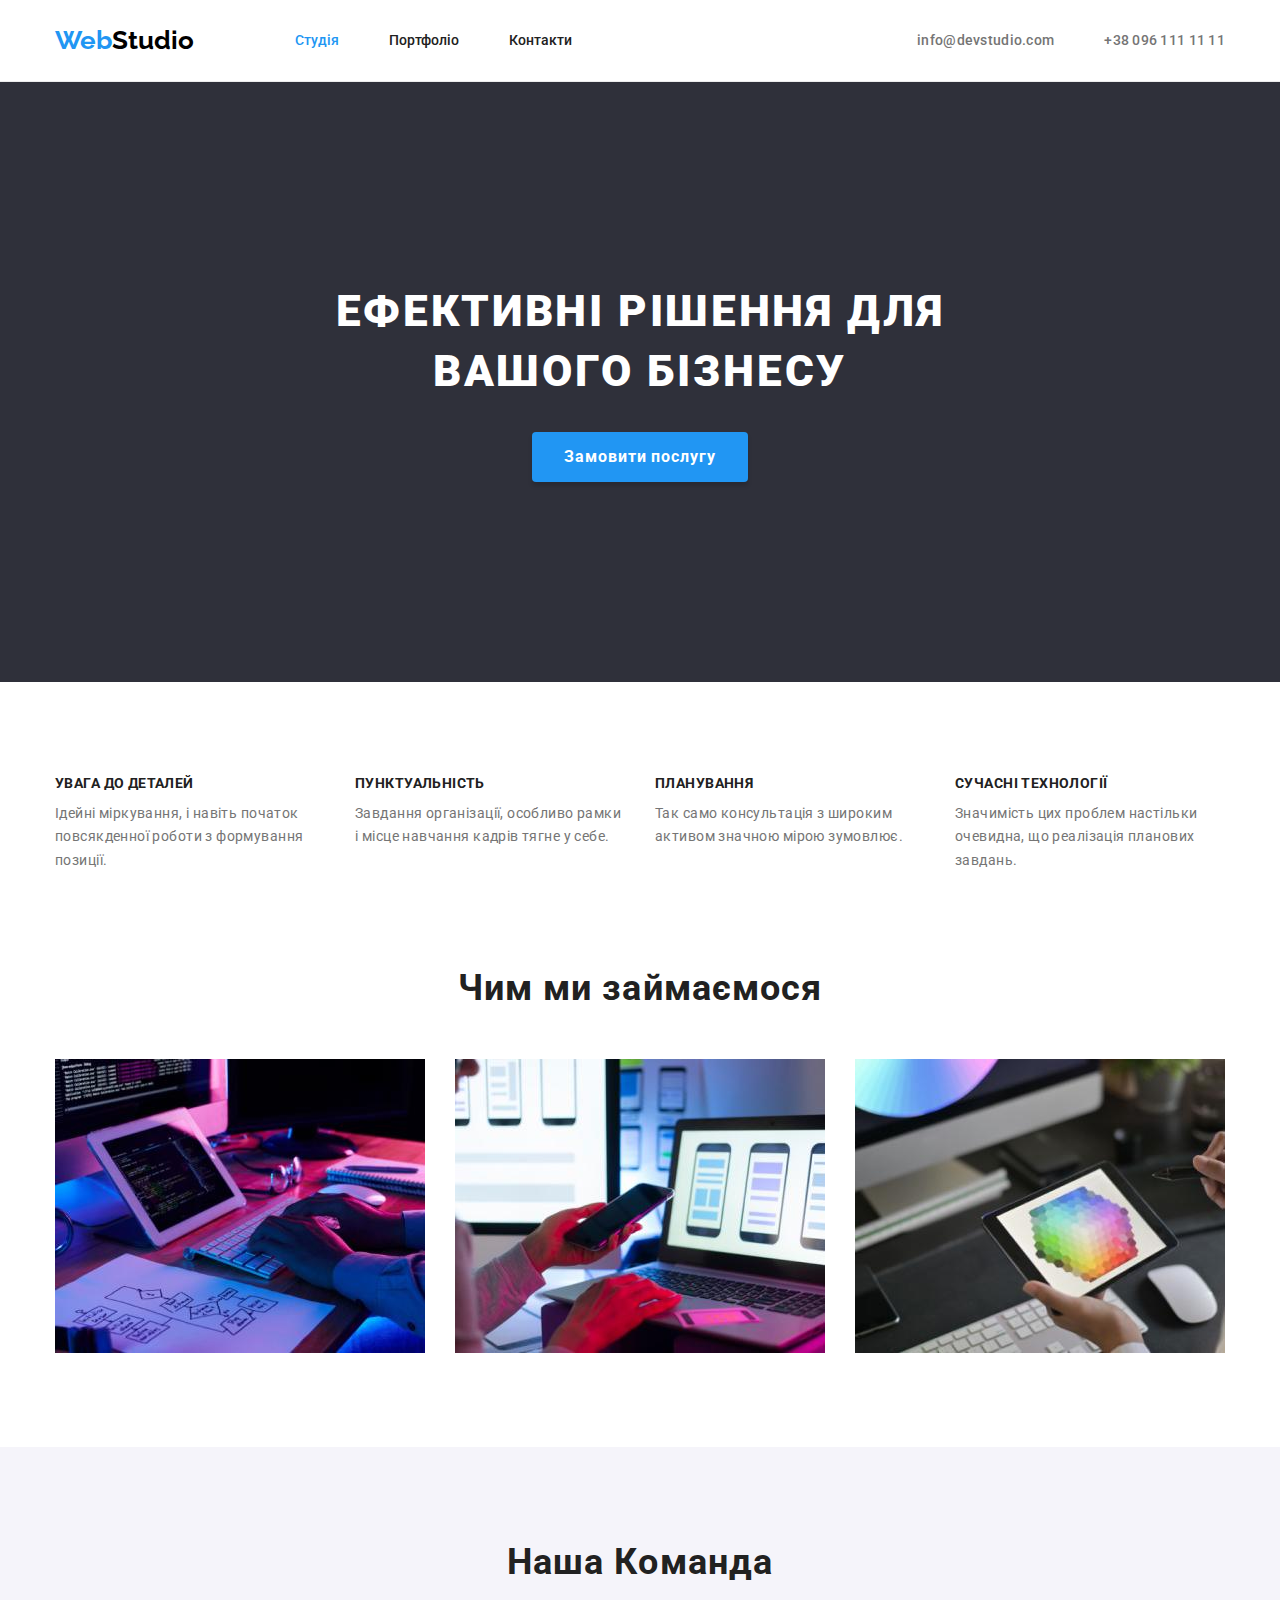
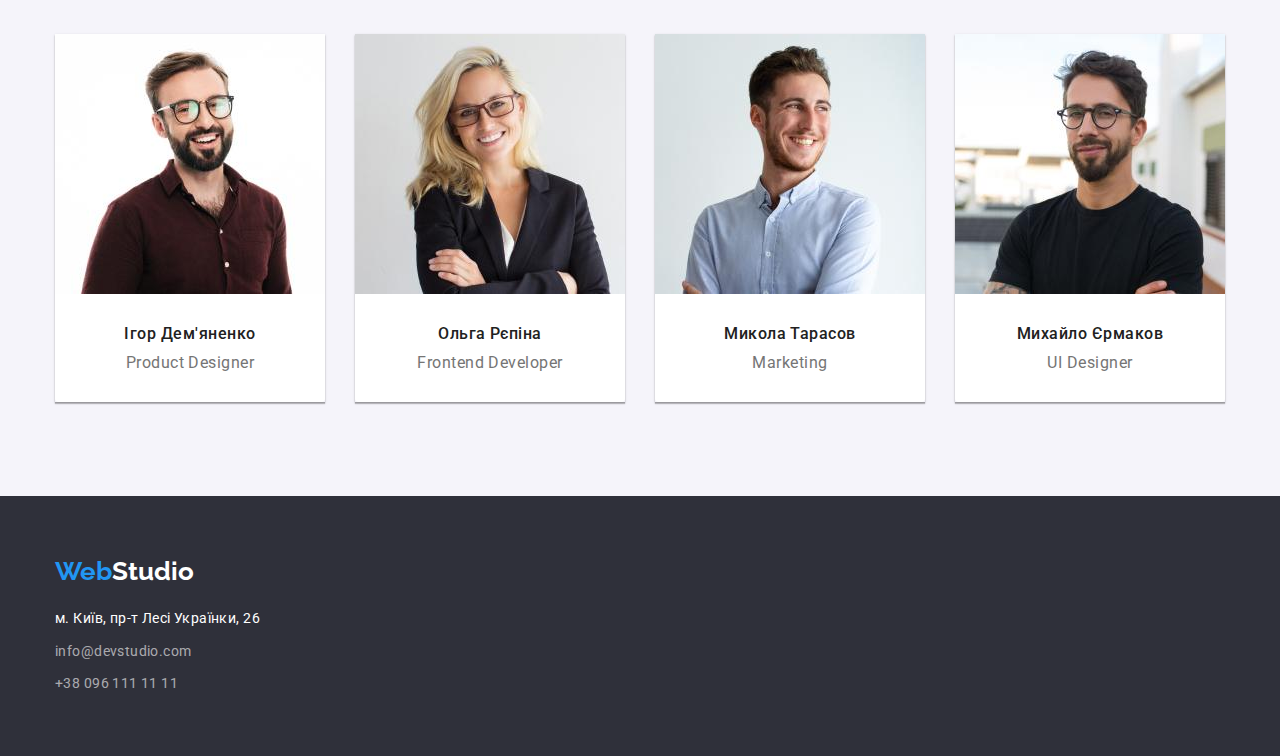
==== index.html @ 97891dbd "Initial commit" ====
<!DOCTYPE html>
<html lang="uk">
  <head>
    <meta charset="utf-8" />
    <meta http-equiv="X-UA-Compatible" content="IE=edge" />
    <meta name="viewport" content="width=device-width, initial-scale=1" />
    <title>Студія</title>
    <link
      href="https://fonts.googleapis.com/css2?family=Raleway:wght@700&family=Roboto:wght@400;500;700;900&display=swap"
      rel="stylesheet"
    />
    <link
      rel="stylesheet"
      href="https://cdnjs.cloudflare.com/ajax/libs/modern-normalize/1.1.0/modern-normalize.min.css"
    />
    <link href="./css/styles.css" rel="stylesheet" />
  </head>
  <body>
    <header class="header">
      <div class="container header-flex">
        <a href="./index.html" class="logo link" lang="en" title="Cтудія">
          <span class="logo-web">Web</span><span>Studio</span>
        </a>
        <nav>
          <ul class="sitenav list">
            <li class="item">
              <a href="./index.html" class="current link">Студія</a>
            </li>
            <li class="item">
              <a href="./portfolio.html" class="link">Портфоліо</a>
            </li>
            <li class="item"><a href="#cont" class="link">Контакти</a></li>
          </ul>
        </nav>

        <ul class="contacts list">
          <li class="item">
            <a href="mailto:info@devstudio.com" class="link"
              >info@devstudio.com</a
            >
          </li>
          <li class="item">
            <a href="tel:+380961111111" class="link">+38 096 111 11 11</a>
          </li>
        </ul>
      </div>
    </header>
    <main>
      <section class="hero">
        <div class="container">
          <h1 class="hero-post">
            Ефективні рішення для <br />
            вашого бізнесу
          </h1>
          <button class="hero-button btn" type="button">
            Замовити послугу
          </button>
        </div>
      </section>
      <section class="section specialty">
        <div class="container">
          <h2 class="section-title" hidden>Особливості</h2>
          <ul class="specialty-list list">
            <li class="item">
              <h3 class="specialty-post poststyle">УВАГА ДО ДЕТАЛЕЙ</h3>
              <p class="specialty-text textstyle">
                Ідейні міркування, і навіть початок повсякденної роботи з
                формування позиції.
              </p>
            </li>
            <li class="item">
              <h3 class="specialty-post poststyle">ПУНКТУАЛЬНІСТЬ</h3>
              <p class="specialty-text textstyle">
                Завдання організації, особливо рамки і місце навчання кадрів
                тягне у себе.
              </p>
            </li>
            <li class="item">
              <h3 class="specialty-post poststyle">ПЛАНУВАННЯ</h3>
              <p class="specialty-text textstyle">
                Так само консультація з широким активом значною мірою зумовлює.
              </p>
            </li>
            <li class="item">
              <h3 class="specialty-post poststyle">СУЧАСНІ ТЕХНОЛОГІЇ</h3>
              <p class="specialty-text textstyle">
                Значимість цих проблем настільки очевидна, що реалізація
                планових завдань.
              </p>
            </li>
          </ul>
        </div>
      </section>
      <section class="section services">
        <div class="container">
          <h2 class="section-title">Чим ми займаємося</h2>
          <ul class="service-list list">
            <li class="item">
              <img
                src="./images/1-web.jpg"
                alt="Верстка веб-сторінок. Програміст пише код для веб-сайту"
                width="370"
              />
            </li>
            <li class="item">
              <img
                src="./images/2-soft.jpg"
                alt="Розробка додатків. Дизайнер розробляє інтерфейс додатку"
                width="370"
              />
            </li>

            <li class="item">
              <img
                src="./images/3-color.jpg"
                alt="Дизайнерські послуги. Креативний дизайнер підбирає колір на графічному планшеті"
                width="370"
              />
            </li>
          </ul>
        </div>
      </section>
      <section class="section our-team">
        <div class="container">
          <h2 class="section-title">Наша Команда</h2>
          <ul class="team-list list">
            <li class="item">
              <img src="./images/igor.jpg" alt="Ігор Дем'яненко" />
              <div class="team-card">
                <h3 class="team-post poststyle">Ігор Дем'яненко</h3>
                <p class="team-text textstyle">Product Designer</p>
              </div>
            </li>
            <li class="item">
              <img src="./images/olga.jpg" alt="Ольга Рєпіна" />
              <div class="team-card">
                <h3 class="team-post poststyle">Ольга Рєпіна</h3>
                <p class="team-text textstyle">Frontend Developer</p>
              </div>
            </li>
            <li class="item">
              <img src="./images/mykola.jpg" alt="Микола Тарасов" />
              <div class="team-card">
                <h3 class="team-post poststyle">Микола Тарасов</h3>
                <p class="team-text textstyle">Marketing</p>
              </div>
            </li>
            <li class="item">
              <img src="./images/mykhailo.jpg" alt="Михайло Єрмаков" />
              <div class="team-card">
                <h3 class="team-post poststyle">Михайло Єрмаков</h3>
                <p class="team-text textstyle">UI Designer</p>
              </div>
            </li>
          </ul>
        </div>
      </section>
    </main>
    <footer class="footer">
      <div class="container footer-content">
        <a href="./index.html" class="logo link" title="Cтудія"
          ><span class="logo-web">Web</span
          ><span class="logo-studio">Studio</span></a
        >
        <address class="contact">
          <ul class="adress list">
            <li class="item">
              <a
                href="https://goo.gl/maps/tANwrw668av1KkJdA"
                target="_blank"
                rel="noopener noreferrer"
                class="link map"
                >м. Київ, пр-т Лесі Українки, 26</a
              >
            </li>
            <li class="item">
              <a href="mailto:info@devstudio.com" class="link"
                >info@devstudio.com</a
              >
            </li>
            <li class="item">
              <a href="tel:+380961111111" class="link">+38 096 111 11 11</a>
            </li>
          </ul>
        </address>
      </div>
    </footer>
  </body>
</html>
---- css/styles.css ----
/* колір логотипу #2196F3 #000000 */
/* основний колір тексту #212121 */
/* додатковий колір тексту #757575 */
/* колір почта та телефон #757575 */
/* колір тексту секції "Hero" #FFFFFF */
/* акцентуючий колір #2196F3 */
/* колір секції адреси color: rgba(255, 255, 255, 0.6); */

:root {
  --main-color: #2196f3;
  --main-text-color: #212121;
  --secondary-text-color: #757575;
  --button-text-color: #ffffff;
  --contacts-color: rgba(255, 255, 255, 0.6);
  --main-font-family: "Roboto", sans-serif;
  --item-grid-gap: 30px;
  --header-items-gap: 50px;
}

* {
  box-sizing: border-box;
}

h1,
h2,
h3,
p,
ul {
  padding: 0;
  margin: 0;
}

body {
  color: #212121;
  background-color: #ffffff;
  font-family: var(--main-font-family);
}

img {
  display: block;
  max-width: 100%;
}

.section {
  padding-top: 94px;
  padding-bottom: 94px;
}

.container {
  display: flex;
  width: 1200px;
  margin-left: auto;
  margin-right: auto;
  padding-left: 15px;
  padding-right: 15px;
}

.item {
  display: block;
}

.btn {
  cursor: pointer;
}

.section-title {
  color: var(--main-text-color);
  font-size: 36px;
  line-height: 1.17;
  letter-spacing: 0.03em;
  margin-bottom: 50px;
  text-align: center;
}

.list {
  list-style: none;
}

.link {
  color: var(--main-text-color);
  text-decoration: none;
}

/* Шапка сайту */
.header {
  border-bottom: 1px solid #ececec;
}

/* Логотип */

.logo {
  color: #000000;
  font-family: "Raleway";
  font-weight: 700;
  font-size: 26px;
  line-height: 1.19;
  padding-top: 25px;
  padding-bottom: 25px;
  display: flex;
}

.logo-web {
  color: #2196f3;
}

/* Навігація сайту */
.sitenav {
  color: var(--main-text-color);
  font-weight: 500;
  font-size: 14px;
  display: flex;
  margin-right: 194px;
}

.sitenav .link:hover,
.sitenav .link:focus {
  color: var(--main-color);
}

.current {
  color: var(--main-color);
}

.sitenav .link {
  padding-top: 25px;
  padding-bottom: 25px;
}

.sitenav > .item:not(:last-child) {
  margin-right: 50px;
}

.header-flex {
  align-items: center;
  justify-content: space-between;
}

.contacts {
  display: flex;
}

.contacts > .item {
  margin-left: 50px;
}

/* Футер */
.footer {
  background-color: #2f303a;
  padding-top: 60px;
  padding-bottom: 60px;
}

.footer-content {
  display: flex;
  flex-direction: column;
}

.footer-content > .logo {
  margin-top: 0;
  margin-bottom: 20px;
  padding-top: 0px;
  padding-bottom: 0px;
}

.logo {
  color: #000000;
  font-family: "Raleway";
  font-weight: 700;
  font-size: 26px;
  line-height: 1.19;
  padding-top: 25px;
  padding-bottom: 25px;
  display: flex;
}

.adress {
  display: flex;
  flex-direction: column;
}

.adress > .item:not(:last-child) {
  margin-bottom: 9px;
}

/* Контакти */
.contacts .link {
  color: var(--secondary-text-color);
  font-weight: 500;
  font-size: 14px;
  line-height: 1.14;
  letter-spacing: 0.02em;
}
.contacts .link:hover,
.contacts .link:focus {
  color: var(--main-color);
}

/* Секція "Hero" */
.hero {
  background-color: #2f303a;
  text-align: center;
  padding-top: 200px;
  padding-bottom: 200px;
}

.hero .container {
  flex-direction: column;
  justify-content: center;
  align-items: center;
}

.hero-post {
  color: var(--button-text-color);
  font-weight: 900;
  font-size: 44px;
  line-height: 1.36;
  letter-spacing: 0.06em;
  text-transform: uppercase;
  margin-bottom: 30px;
}

.hero-button {
  color: var(--button-text-color);
  background-color: var(--main-color);
  font-family: inherit;
  font-weight: 700;
  font-size: 16px;
  line-height: 1.87;
  letter-spacing: 0.06em;
  padding: 0;
  margin: 0;

  min-width: 216px;
  height: 50px;
  border-radius: 4px;
  border: 0px;
  box-shadow: 0px 4px 4px rgba(0, 0, 0, 0.15);
}

.hero-button:hover,
.hero-button:focus {
  background-color: #188ce8;
}

/* Секція особливості */
.specialty-post {
  font-size: 14px;
  line-height: 1.14;
  letter-spacing: 0.03em;
  text-transform: uppercase;
  margin-bottom: 10px;
}
.specialty-text {
  color: var(--secondary-text-color);
  font-size: 14px;
  line-height: 1.71;
  letter-spacing: 0.03em;
}

.specialty-list {
  display: flex;
  margin-top: calc(-1 * var(--item-grid-gap));
  margin-left: calc(-1 * var(--item-grid-gap));
}

.specialty-list > .item {
  flex-basis: calc(100% / 4 - var(--item-grid-gap));
  margin-top: var(--item-grid-gap);
  margin-left: var(--item-grid-gap);
}

/* Секція послуги */

.services {
  padding-top: 0;
}

.services > .container {
  flex-direction: column;
}

.service-list {
  margin-top: calc(-1 * var(--item-grid-gap));
  margin-left: calc(-1 * var(--item-grid-gap));
  display: inline-flex;
}

.service-list > .item {
  /* width: max-content; */
  width: 370px;
  flex-basis: calc(100% / 3 - var(--item-grid-gap));
  margin-top: var(--item-grid-gap);
  margin-left: var(--item-grid-gap);
}

/* Секція наша команда */
.our-team {
  background-color: #f5f4fa;
}

.our-team > .container {
  flex-direction: column;
}

.team-post {
  color: var(--main-text-color);
  font-weight: 500;
  font-size: 16px;
  line-height: 1.19;
  letter-spacing: 0.03em;
  margin-bottom: 10px;
}

.team-text {
  color: var(--secondary-text-color);
  font-size: 16px;
  line-height: 1.19;
  letter-spacing: 0.03em;
}

.team-list {
  margin-top: calc(-1 * var(--item-grid-gap));
  margin-left: calc(-1 * var(--item-grid-gap));
  display: flex;
}

.team-card {
  background-color: #ffffff;
  padding-top: 30px;
  padding-bottom: 30px;
  border-bottom-left-radius: 4px;
  border-bottom-right-radius: 4px;
}

.team-list > .item {
  text-align: center;
  flex-basis: calc(100% / 3 - var(--item-grid-gap));
  margin-top: var(--item-grid-gap);
  margin-left: var(--item-grid-gap);
  box-shadow: 0px 1px 3px rgba(0, 0, 0, 0.12), 0px 1px 1px rgba(0, 0, 0, 0.14),
    0px 2px 1px rgba(0, 0, 0, 0.2);
}

/* Футер сторінки */
.contact {
  font-style: normal;
  text-decoration: none;
}
.logo-studio {
  color: #ffffff;
}
.adress .link {
  color: var(--contacts-color);
  font-weight: 400;
  font-size: 14px;
  line-height: 1.71;
  letter-spacing: 0.03em;
}

.adress .map {
  color: var(--button-text-color);
}

/* Сторінка портфоліо 
    Фільтри */
.filter {
  display: flex;
  align-items: center;
  justify-content: center;
  margin-bottom: 50px;
}

.filter .portfolio-button {
  color: var(--main-text-color);
  font-family: inherit;
  font-weight: 500;
  font-size: 16px;
  line-height: 1.62;
  letter-spacing: 0.03em;
  min-width: 73px;
  height: 38px;
  border-radius: 4px;
  border: 0px;
  padding: 6px 22px;
}

.filter > .item {
  display: block;
}

.filter > .item:not(:last-child) {
  margin-right: 8px;
}

.filter .portfolio-button:hover,
.filter .portfolio-button:focus {
  color: var(--button-text-color);
  background-color: var(--main-color);
}

/* Галерея портфоліо */
.filters > .container {
  flex-direction: column;
}

.portfolio {
  display: flex;
  flex-wrap: wrap;
  margin-top: calc(-1 * var(--item-grid-gap));
  margin-left: calc(-1 * var(--item-grid-gap));
}

.portfolio > .item {
  flex-basis: calc(100% / 3 - var(--item-grid-gap));
  margin-top: var(--item-grid-gap);
  margin-left: var(--item-grid-gap);
}

.portfolio-post {
  color: var(--main-text-color);
  font-size: 18px;
  line-height: 2;
  letter-spacing: 0.06em;
  margin-bottom: 4px;
}

.portfolio-text {
  color: var(--secondary-text-color);
  font-size: 16px;
  line-height: 1.87;
  letter-spacing: 0.03em;
}

.portfolio-card {
  background-color: #ffffff;
  border: 1px solid #eeeeee;
  border-top: 0px;
  padding-left: 24px;
  padding-right: 24px;
  padding-top: 20px;
  padding-bottom: 20px;
}
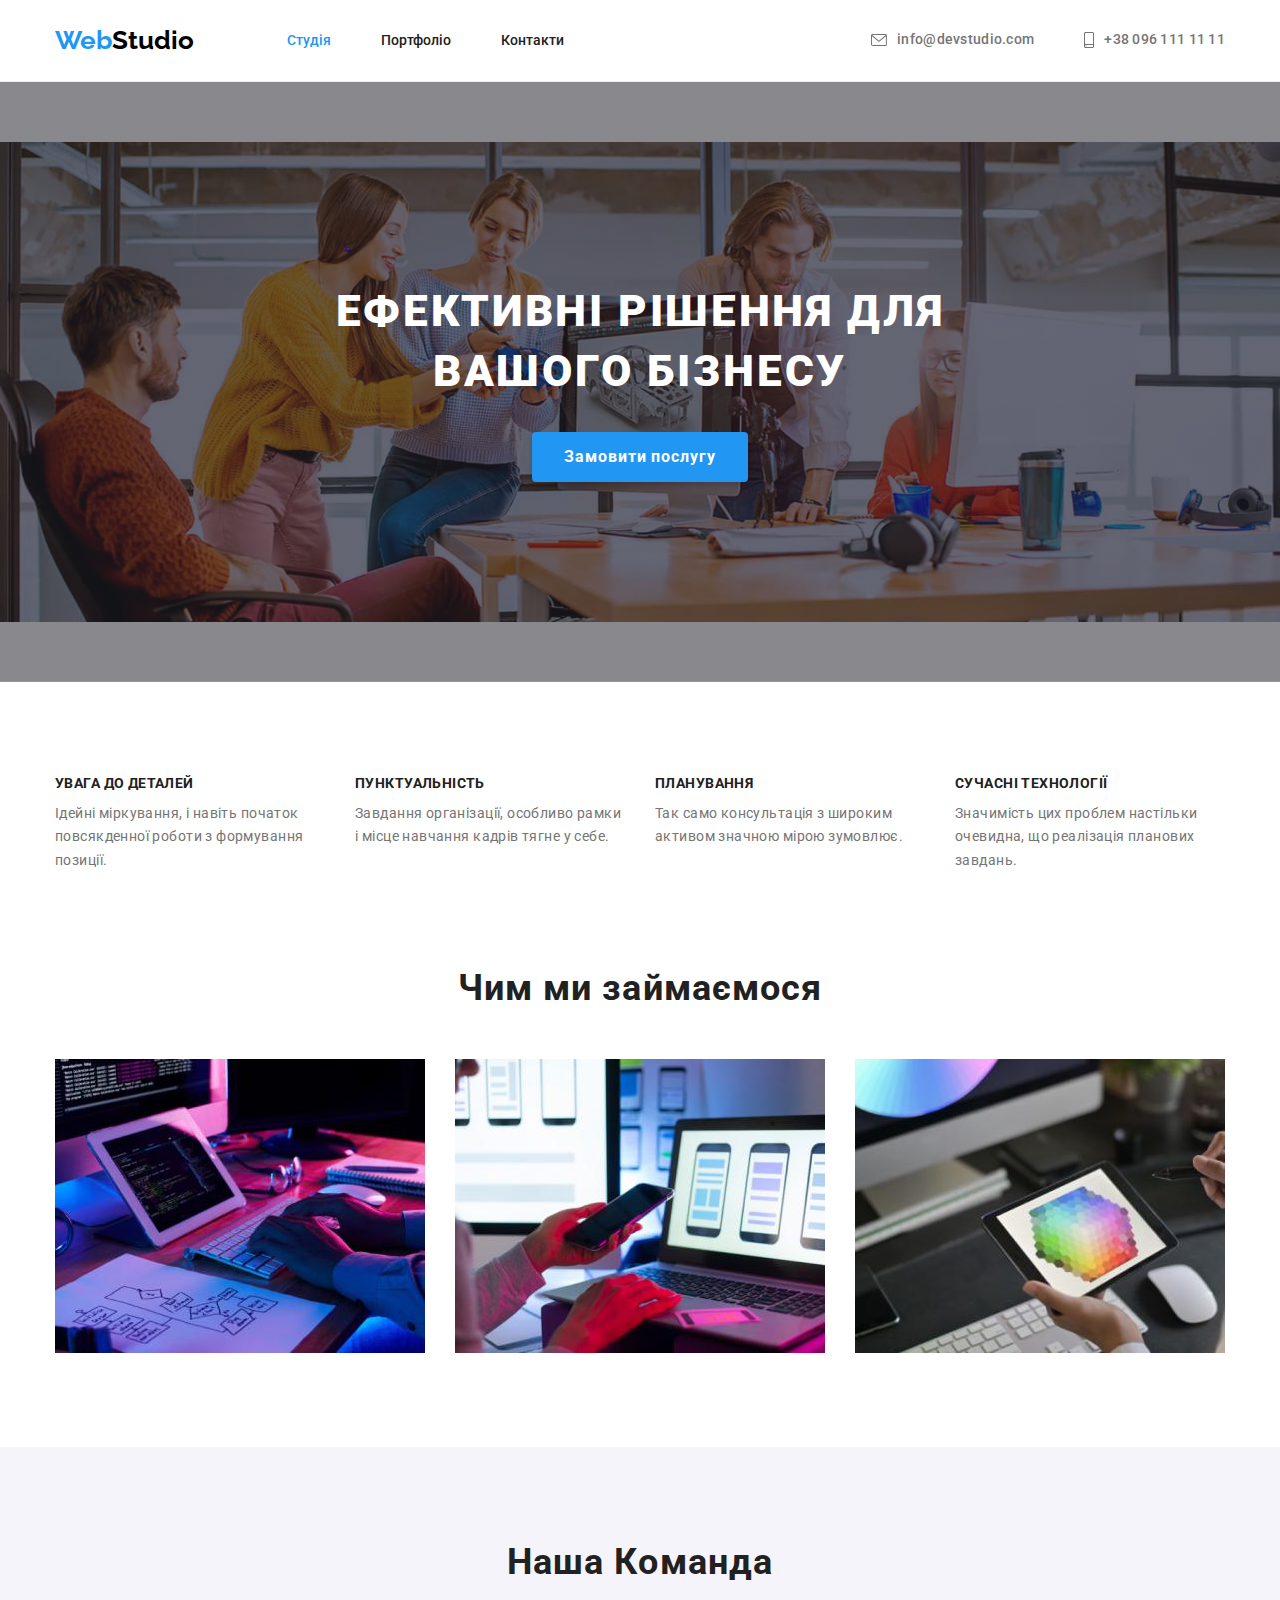
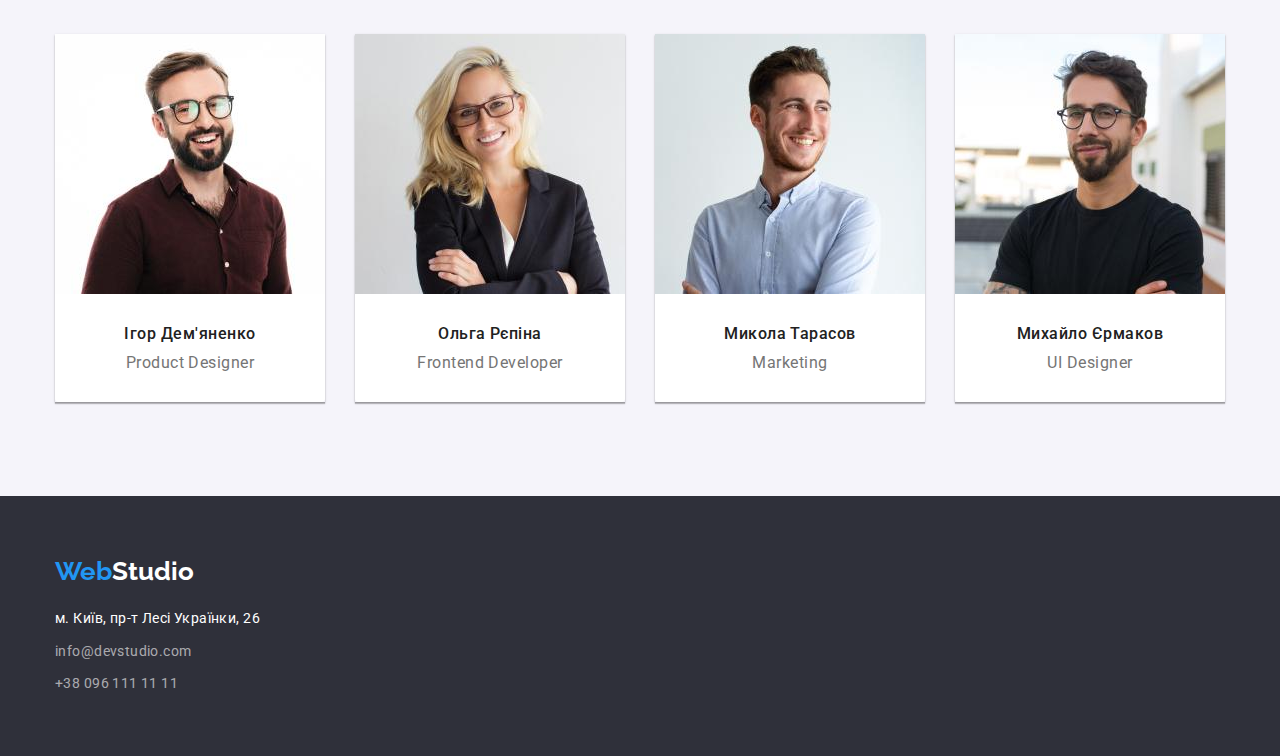
==== commit c76e585f: "hero-bg" ====
--- a/index.html
+++ b/index.html
@@ -17,7 +17,7 @@
   </head>
   <body>
     <header class="header">
-      <div class="container header-flex">
+      <div class="container">
         <a href="./index.html" class="logo link" lang="en" title="Cтудія">
           <span class="logo-web">Web</span><span>Studio</span>
         </a>
@@ -35,12 +35,20 @@
 
         <ul class="contacts list">
           <li class="item">
-            <a href="mailto:info@devstudio.com" class="link"
-              >info@devstudio.com</a
+            <a href="mailto:info@devstudio.com" class="header-cont link">
+              <svg class="icon-envelope" width="16" height="12">
+                <use href="./images/icons.svg#icon-envelope"></use>
+              </svg>              
+              info@devstudio.com</a
             >
           </li>
           <li class="item">
-            <a href="tel:+380961111111" class="link">+38 096 111 11 11</a>
+            <a href="tel:+380961111111" class="header-cont link">
+              <svg class="icon-smartphone" width="10" height="16">
+                <use href="./images/icons.svg#icon-smartphone"></use>
+              </svg>
+              +38 096 111 11 11</a
+            >
           </li>
         </ul>
       </div>
--- a/css/styles.css
+++ b/css/styles.css
@@ -96,7 +96,6 @@
   line-height: 1.19;
   padding-top: 25px;
   padding-bottom: 25px;
-  display: flex;
 }
 
 .logo-web {
@@ -104,12 +103,17 @@
 }
 
 /* Навігація сайту */
+.header .container {
+  align-items: center;
+}
+
 .sitenav {
   color: var(--main-text-color);
   font-weight: 500;
   font-size: 14px;
   display: flex;
-  margin-right: 194px;
+  margin-left: 93px;
+  gap: 50px;
 }
 
 .sitenav .link:hover,
@@ -126,21 +130,48 @@
   padding-bottom: 25px;
 }
 
-.sitenav > .item:not(:last-child) {
-  margin-right: 50px;
-}
-
-.header-flex {
+
+.contacts {
+  display: flex;
   align-items: center;
-  justify-content: space-between;
-}
-
-.contacts {
-  display: flex;
-}
-
-.contacts > .item {
-  margin-left: 50px;
+  margin-left: auto;
+  gap: 50px;
+  
+}
+
+.contacts .item {
+  display: flex;
+}
+
+.icon-envelope {
+  margin-right: 10px;
+  fill: #757575;
+}
+
+.icon-smartphone {
+  margin-right: 10px;
+  fill: #757575;
+}
+
+.icon-smartphone:hover,
+.icon-smartphone:focus {
+  fill: var(--main-color);
+}
+
+.icon-envelope:hover,
+.icon-envelope:focus {
+  fill: var(--main-color);
+}
+
+.header-cont {
+  display: flex;
+align-items: center;
+}
+
+.header-cont:hover,
+.header-cont:focus {
+  fill: currentColor;
+  color: var(--main-color);
 }
 
 /* Футер */
@@ -151,7 +182,6 @@
 }
 
 .footer-content {
-  display: flex;
   flex-direction: column;
 }
 
@@ -197,10 +227,15 @@
 
 /* Секція "Hero" */
 .hero {
-  background-color: #2f303a;
+  background-color: #C4C4C4;
+  background-image: linear-gradient(to right, rgba(47, 48, 58, 0.4), rgba(47, 48, 58, 0.4)), url(../images/herobg.jpg);
+  background-size: contain;
+  background-position: center;
+  background-repeat: no-repeat;
   text-align: center;
   padding-top: 200px;
   padding-bottom: 200px;
+  display: block;
 }
 
 .hero .container {
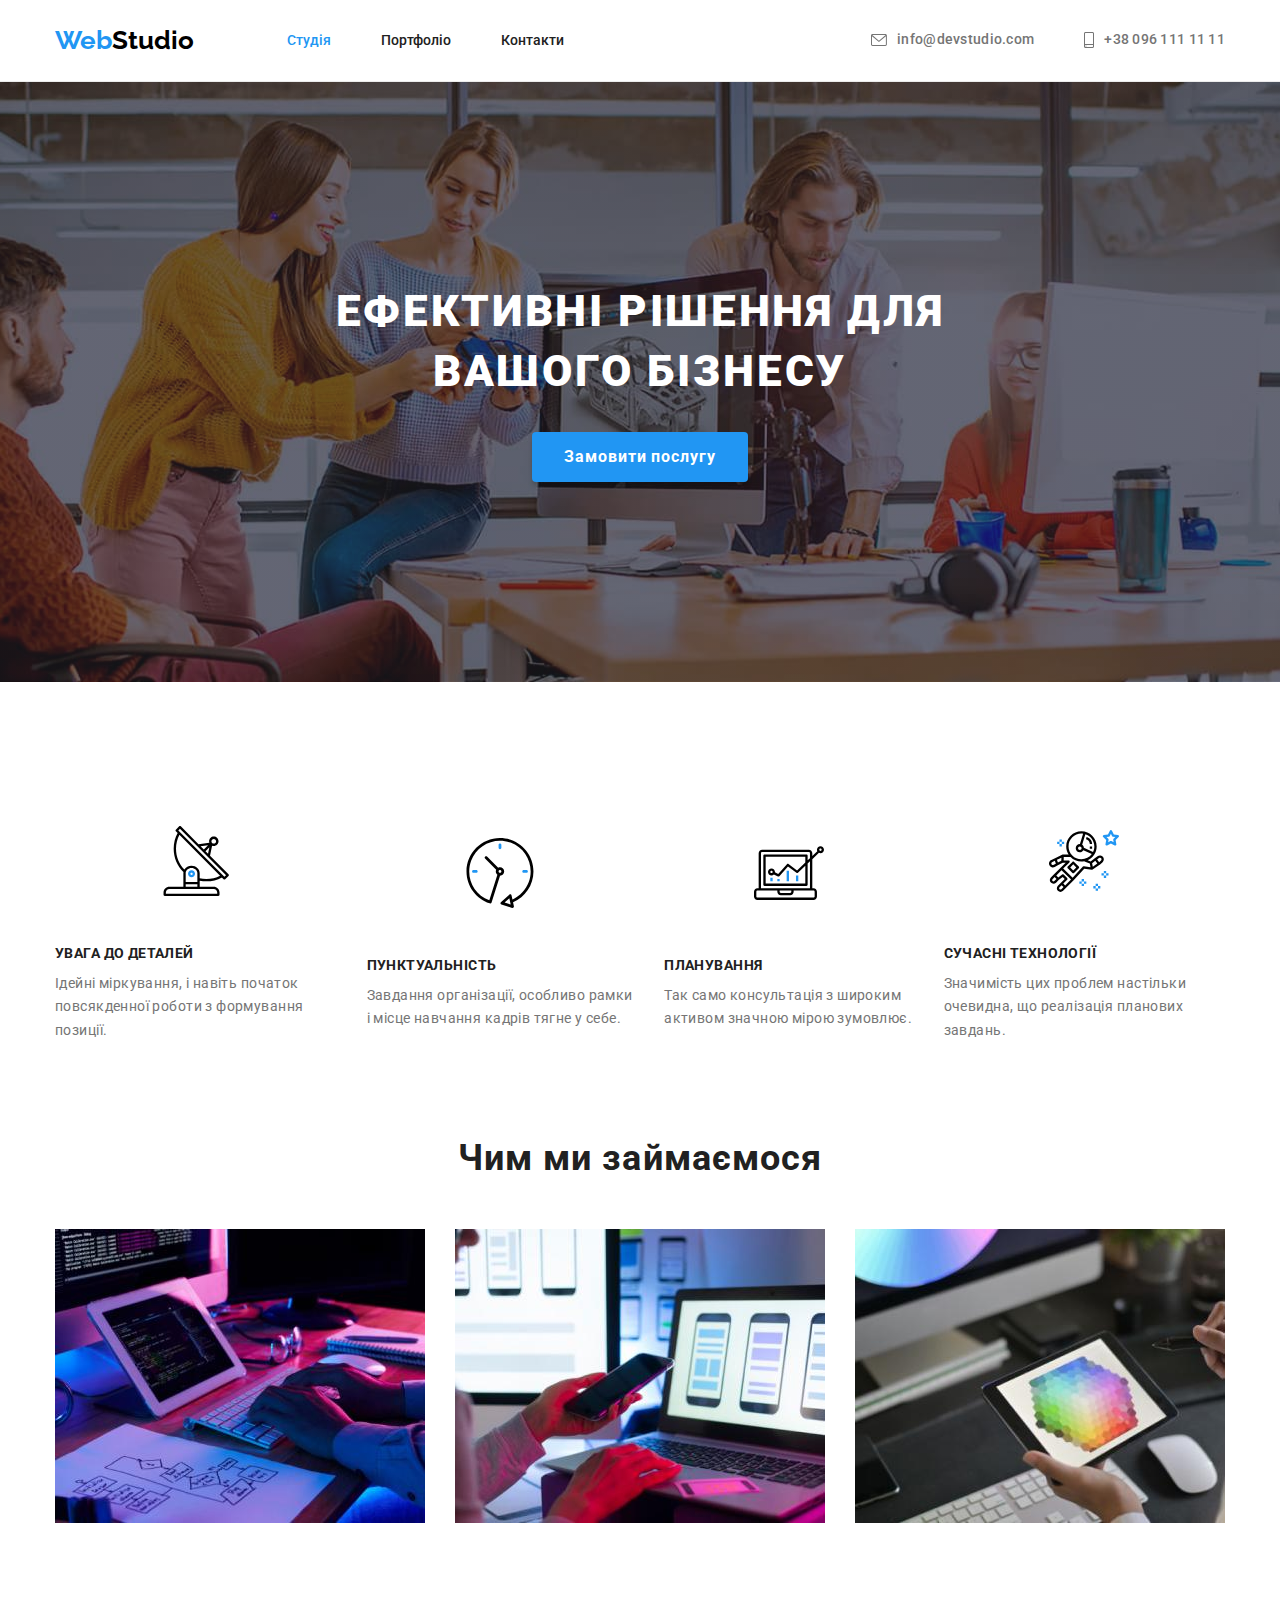
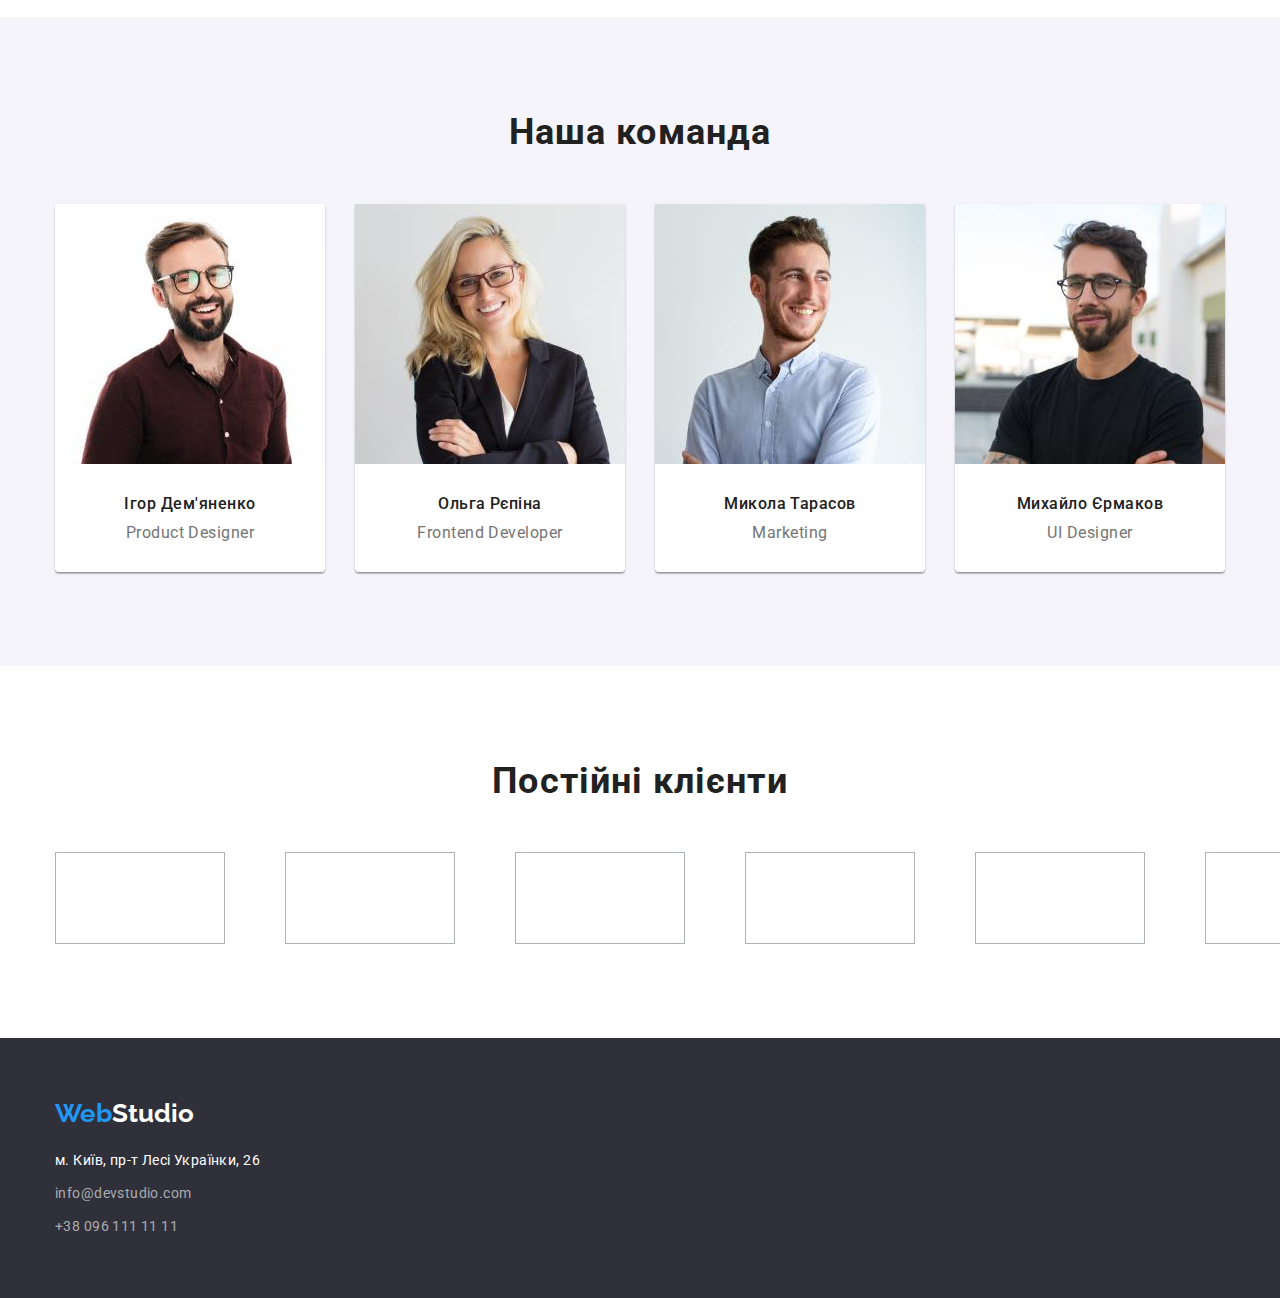
==== commit 0fa62b1a: "added svg" ====
--- a/index.html
+++ b/index.html
@@ -70,6 +70,10 @@
           <h2 class="section-title" hidden>Особливості</h2>
           <ul class="specialty-list list">
             <li class="item">
+              <div class="icon-wrapper">
+                <svg class="icon-antenna icon" width="70" height="70">
+                  <use href="./images/icons.svg#icon-antenna"> 
+              </div>
               <h3 class="specialty-post poststyle">УВАГА ДО ДЕТАЛЕЙ</h3>
               <p class="specialty-text textstyle">
                 Ідейні міркування, і навіть початок повсякденної роботи з
@@ -77,6 +81,10 @@
               </p>
             </li>
             <li class="item">
+              <div class="icon-wrapper">
+                <svg class="icon-clock icon" width="70" height="70">
+                  <use href="./images/icons.svg#icon-clock"> 
+              </div>              
               <h3 class="specialty-post poststyle">ПУНКТУАЛЬНІСТЬ</h3>
               <p class="specialty-text textstyle">
                 Завдання організації, особливо рамки і місце навчання кадрів
@@ -84,12 +92,20 @@
               </p>
             </li>
             <li class="item">
+              <div class="icon-wrapper">
+                <svg class="icon-diagram icon" width="70" height="70">
+                  <use href="./images/icons.svg#icon-diagram"> 
+              </div>
               <h3 class="specialty-post poststyle">ПЛАНУВАННЯ</h3>
               <p class="specialty-text textstyle">
                 Так само консультація з широким активом значною мірою зумовлює.
               </p>
             </li>
             <li class="item">
+              <div class="icon-wrapper">
+                <svg class="icon-astronaut icon" width="70" height="70">
+                  <use href="./images/icons.svg#icon-astronaut"> 
+              </div>
               <h3 class="specialty-post poststyle">СУЧАСНІ ТЕХНОЛОГІЇ</h3>
               <p class="specialty-text textstyle">
                 Значимість цих проблем настільки очевидна, що реалізація
@@ -130,14 +146,15 @@
       </section>
       <section class="section our-team">
         <div class="container">
-          <h2 class="section-title">Наша Команда</h2>
+          <h2 class="section-title">Наша команда</h2>
           <ul class="team-list list">
             <li class="item">
               <img src="./images/igor.jpg" alt="Ігор Дем'яненко" />
               <div class="team-card">
                 <h3 class="team-post poststyle">Ігор Дем'яненко</h3>
-                <p class="team-text textstyle">Product Designer</p>
-              </div>
+                <p class="team-text textstyle">Product Designer</p>                
+              </div>
+              
             </li>
             <li class="item">
               <img src="./images/olga.jpg" alt="Ольга Рєпіна" />
@@ -160,6 +177,31 @@
                 <p class="team-text textstyle">UI Designer</p>
               </div>
             </li>
+          </ul>
+        </div>
+      </section>
+      <section class="section clients">
+        <div class="container">
+          <h2 class="section-title">Постійні клієнти</h2>
+          <ul class="clients-list list">
+            <li class="item"><a href="#" class="link client-link"> 
+              <svg class="" 
+            </a></li>
+            <li class="item"><a href="#" class="link client-link"> 
+              <svg use 
+            </a></li>
+            <li class="item"><a href="#" class="link client-link"> 
+              <svg use 
+            </a></li>
+            <li class="item"><a href="#" class="link client-link"> 
+              <svg use 
+            </a></li>
+            <li class="item"><a href="#" class="link client-link"> 
+              <svg use 
+            </a></li>
+            <li class="item"><a href="#" class="link client-link"> 
+              <svg use 
+            </a></li>
           </ul>
         </div>
       </section>
--- a/css/styles.css
+++ b/css/styles.css
@@ -5,6 +5,8 @@
 /* колір тексту секції "Hero" #FFFFFF */
 /* акцентуючий колір #2196F3 */
 /* колір секції адреси color: rgba(255, 255, 255, 0.6); */
+/* колір іконок: #AFB1B8 */
+
 
 :root {
   --main-color: #2196f3;
@@ -15,6 +17,7 @@
   --main-font-family: "Roboto", sans-serif;
   --item-grid-gap: 30px;
   --header-items-gap: 50px;
+  --svg-main-color: #AFB1B8;
 }
 
 * {
@@ -229,7 +232,7 @@
 .hero {
   background-color: #C4C4C4;
   background-image: linear-gradient(to right, rgba(47, 48, 58, 0.4), rgba(47, 48, 58, 0.4)), url(../images/herobg.jpg);
-  background-size: contain;
+  background-size: cover;
   background-position: center;
   background-repeat: no-repeat;
   text-align: center;
@@ -294,14 +297,26 @@
 
 .specialty-list {
   display: flex;
-  margin-top: calc(-1 * var(--item-grid-gap));
-  margin-left: calc(-1 * var(--item-grid-gap));
+  gap: 30px;
+  align-items: center;
 }
 
 .specialty-list > .item {
-  flex-basis: calc(100% / 4 - var(--item-grid-gap));
-  margin-top: var(--item-grid-gap);
-  margin-left: var(--item-grid-gap);
+  /* flex-basis: calc(100% / 4 - var(--item-grid-gap)); */
+}
+
+.icon-wrapper {
+  display: flex;
+  flex-direction: column;
+  align-items: center;
+}
+  
+.icon {
+  margin-top: 50px;
+  margin-bottom: 50px;
+  background-repeat: no-repeat;
+
+  
 }
 
 /* Секція послуги */
@@ -372,8 +387,33 @@
   flex-basis: calc(100% / 3 - var(--item-grid-gap));
   margin-top: var(--item-grid-gap);
   margin-left: var(--item-grid-gap);
+  border-radius: 0px 0px 4px 4px;
   box-shadow: 0px 1px 3px rgba(0, 0, 0, 0.12), 0px 1px 1px rgba(0, 0, 0, 0.14),
     0px 2px 1px rgba(0, 0, 0, 0.2);
+}
+
+/* Постійні клієнти */
+
+
+
+.clients .container {
+  flex-direction: column;
+}
+
+.clients-list {
+  display: flex;
+  gap: 30px;
+}
+
+.clients-list .item {
+  width: 170px;
+  height: 92px;
+  border: 1px solid var(--svg-main-color);
+}
+
+.client-link:hover,
+.client-link:focus {
+
 }
 
 /* Футер сторінки */
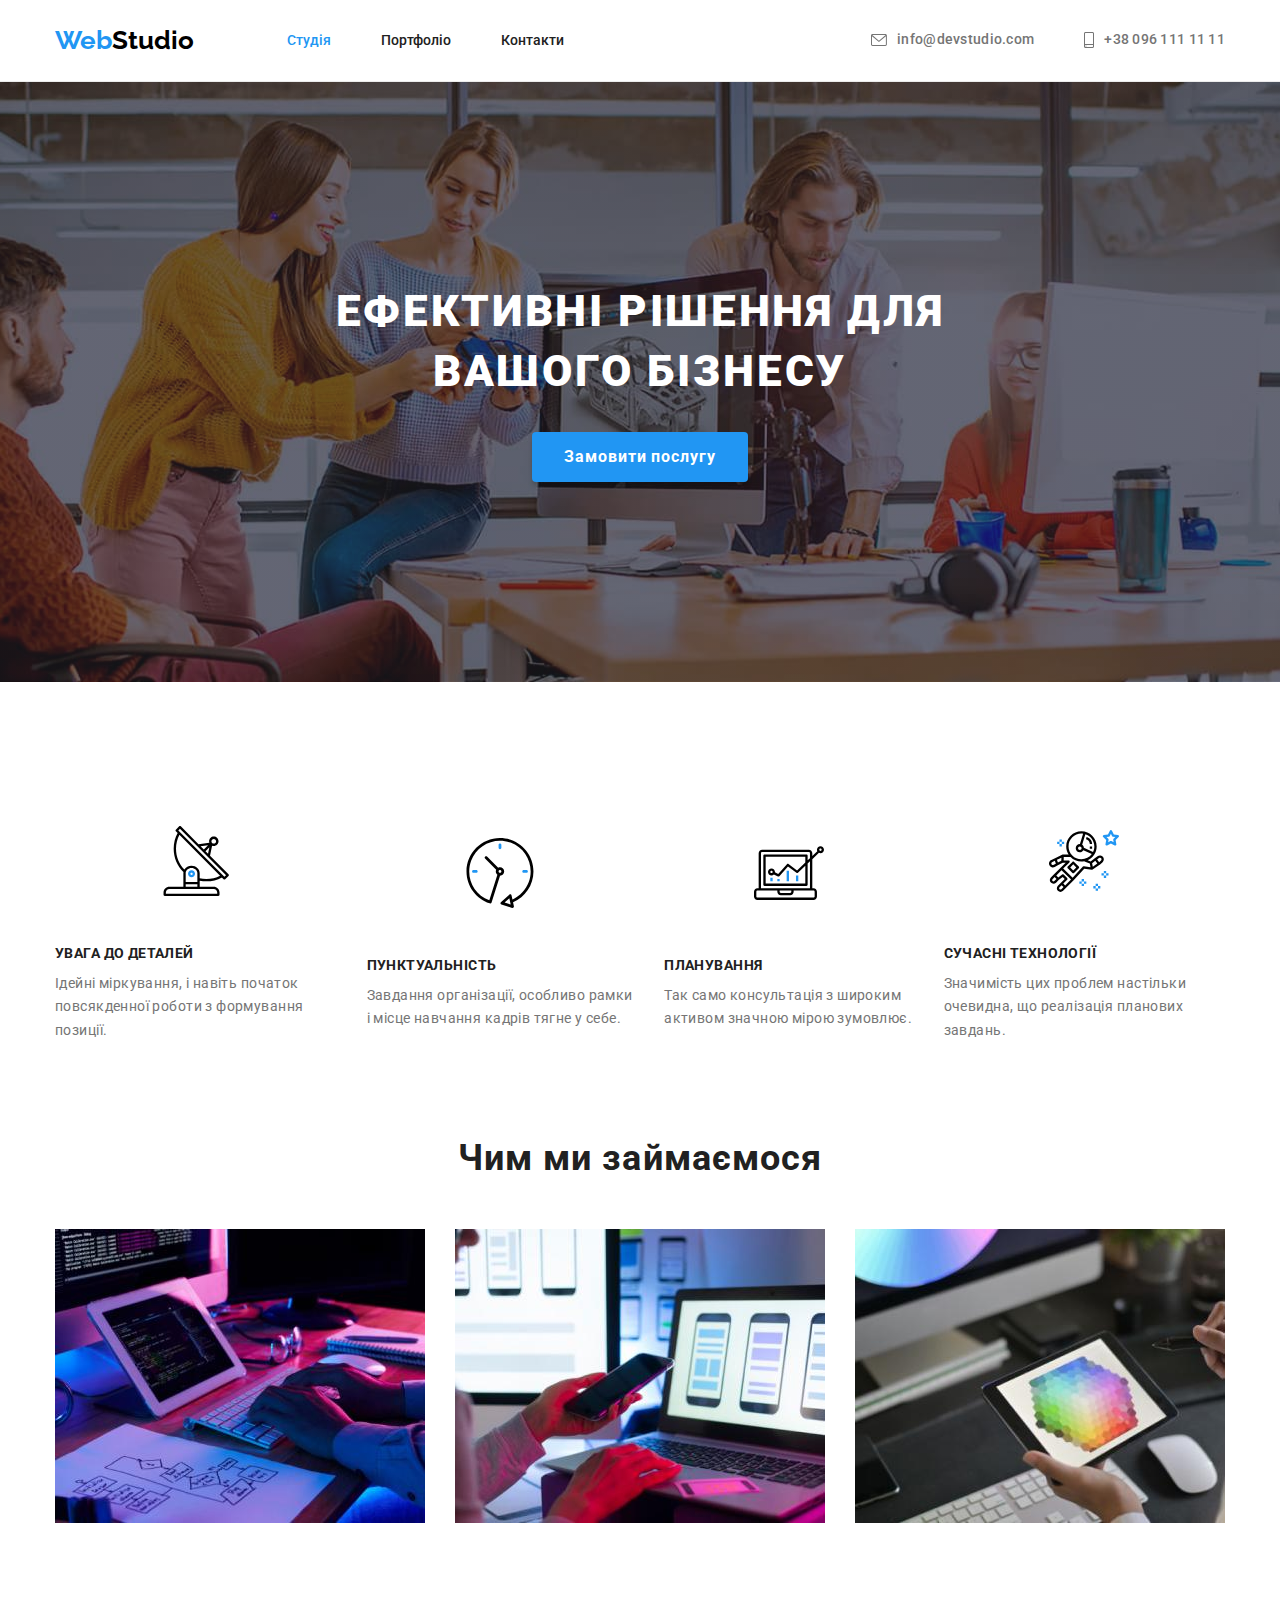
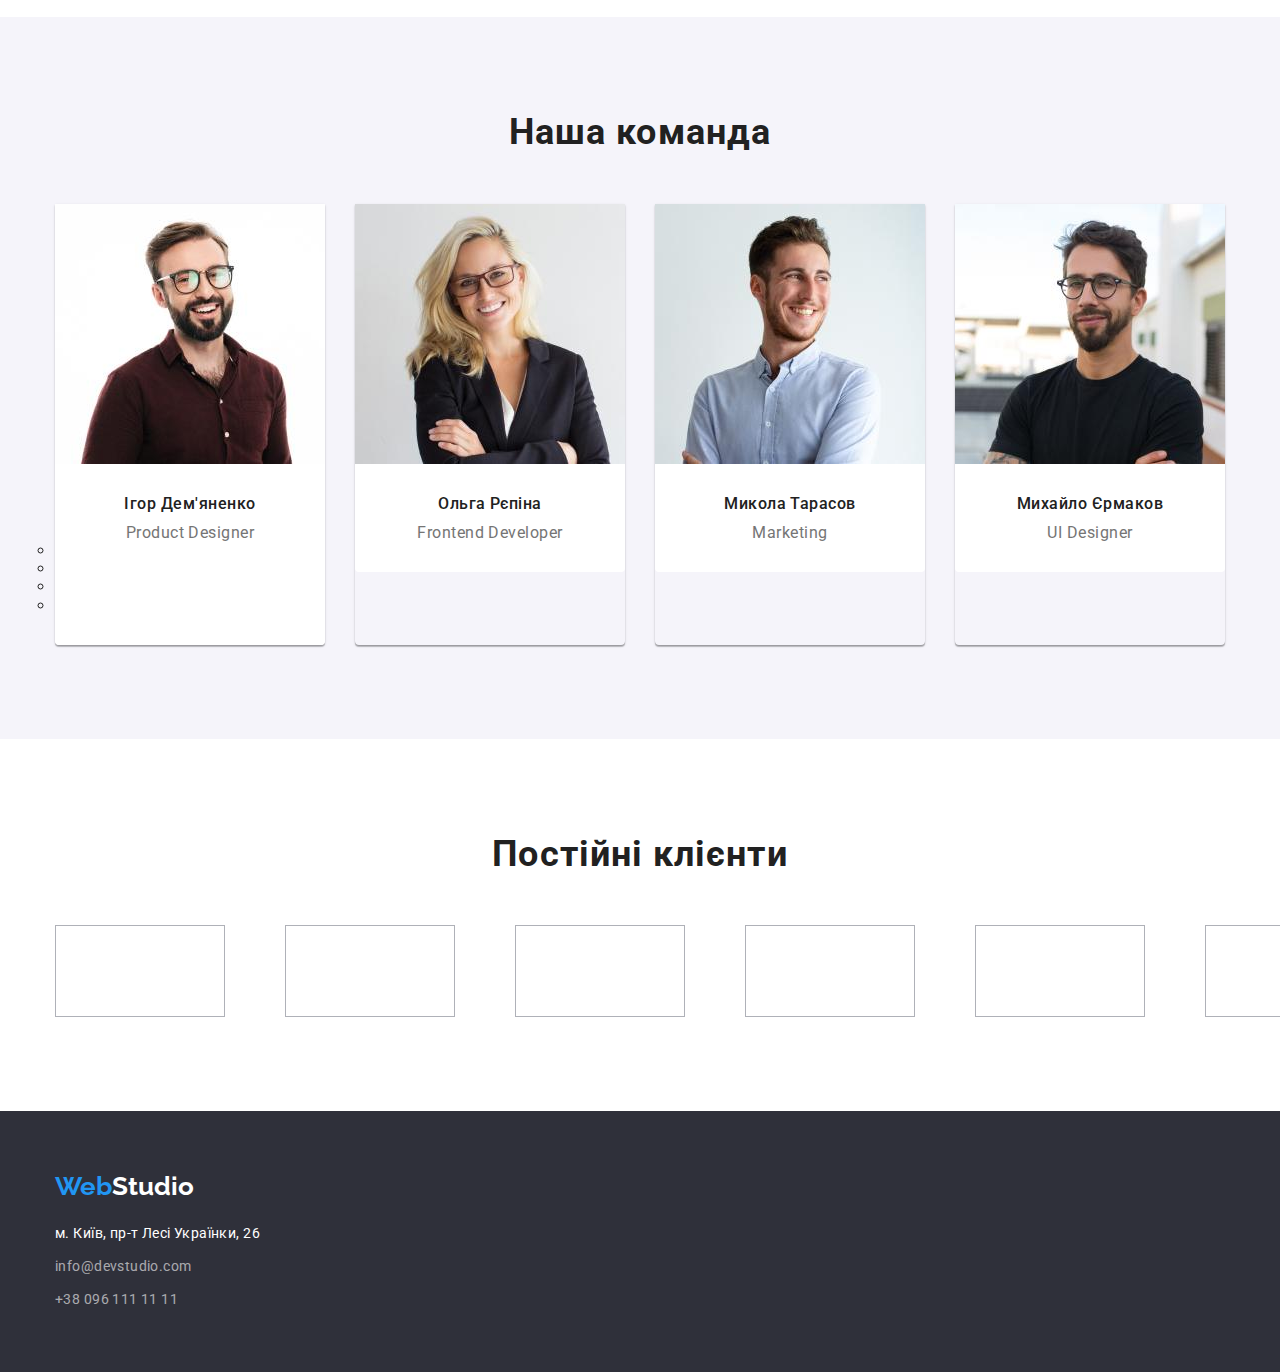
==== commit 67c048ef: "soc" ====
--- a/index.html
+++ b/index.html
@@ -152,9 +152,14 @@
               <img src="./images/igor.jpg" alt="Ігор Дем'яненко" />
               <div class="team-card">
                 <h3 class="team-post poststyle">Ігор Дем'яненко</h3>
-                <p class="team-text textstyle">Product Designer</p>                
-              </div>
-              
+                <p class="team-text textstyle">Product Designer</p>
+                <ul class="team-card-soc">
+                  <li class="icon-instagram"></li>
+                  <li class="icon-twetter"></li>
+                  <li class="icon-facebook"></li>
+                  <li class="icon-linkedin"></li>
+                </ul>
+              </div>
             </li>
             <li class="item">
               <img src="./images/olga.jpg" alt="Ольга Рєпіна" />
--- a/css/styles.css
+++ b/css/styles.css
@@ -301,9 +301,6 @@
   align-items: center;
 }
 
-.specialty-list > .item {
-  /* flex-basis: calc(100% / 4 - var(--item-grid-gap)); */
-}
 
 .icon-wrapper {
   display: flex;
@@ -413,8 +410,9 @@
 
 .client-link:hover,
 .client-link:focus {
-
-}
+  fill: var(--main-color);
+}
+
 
 /* Футер сторінки */
 .contact {
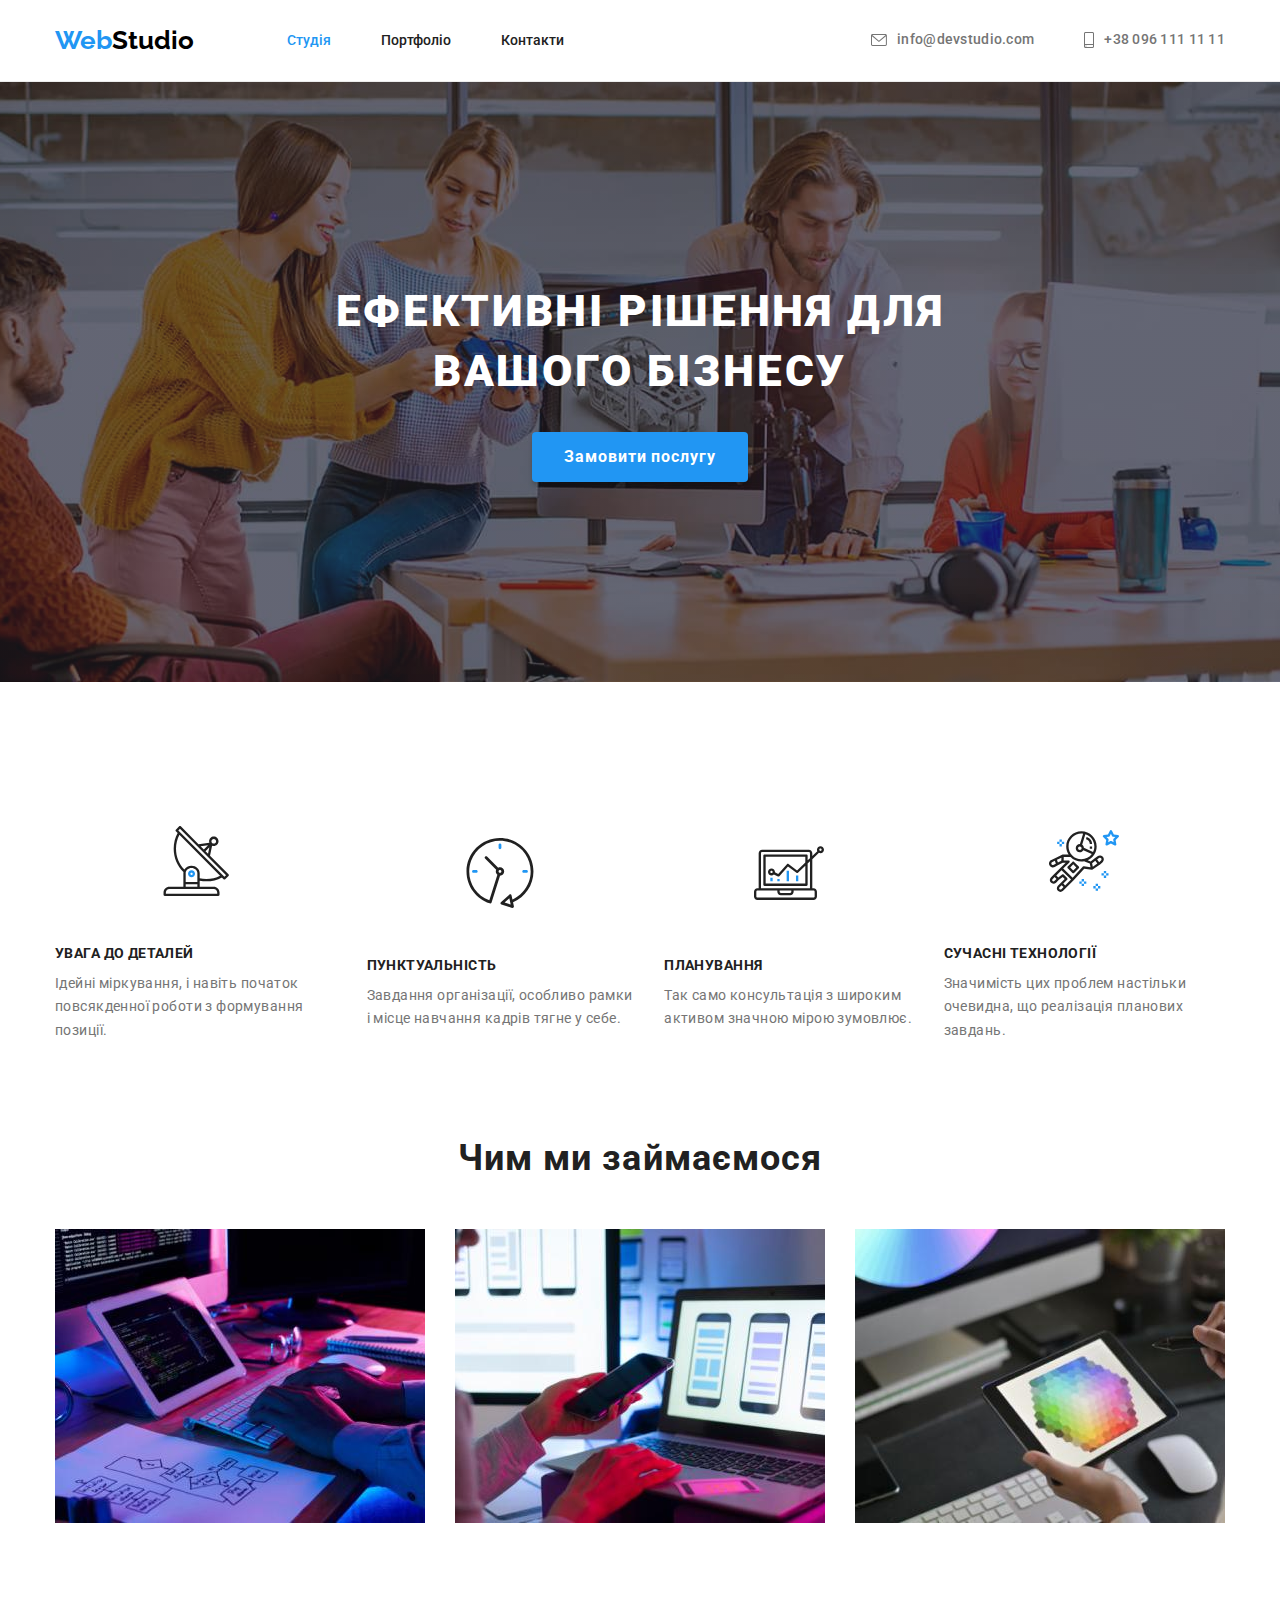
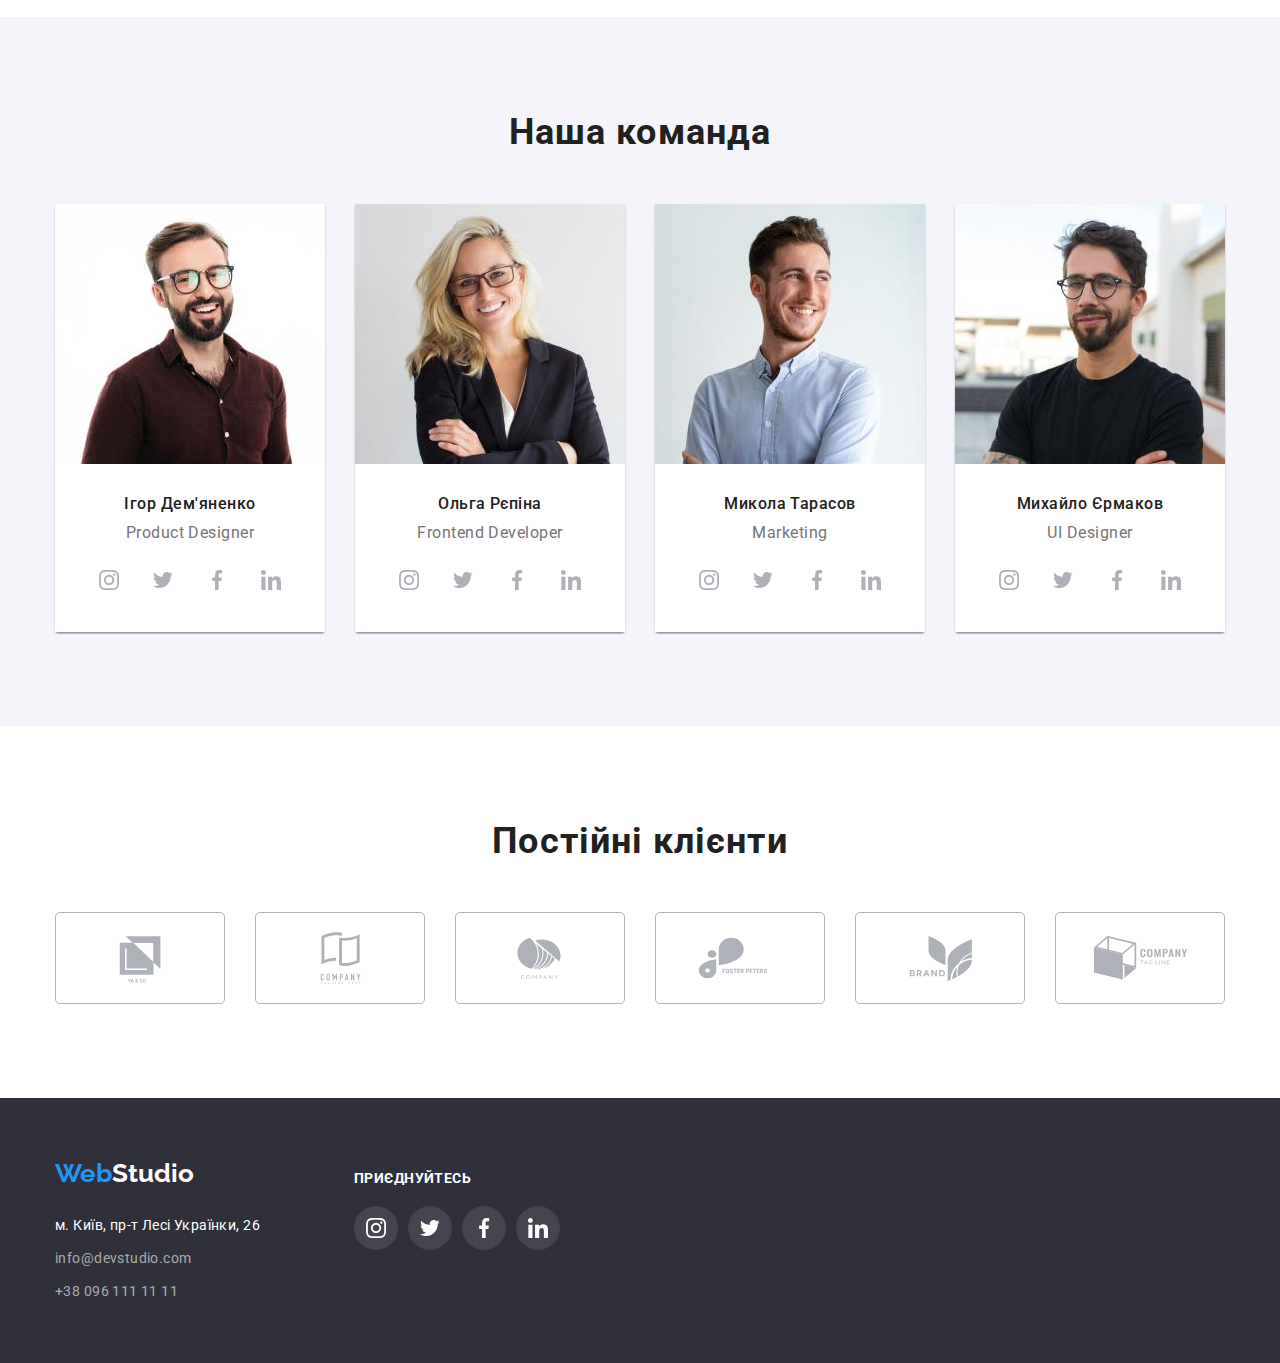
==== commit 41a03924: "All tasks are completed" ====
--- a/index.html
+++ b/index.html
@@ -38,7 +38,7 @@
             <a href="mailto:info@devstudio.com" class="header-cont link">
               <svg class="icon-envelope" width="16" height="12">
                 <use href="./images/icons.svg#icon-envelope"></use>
-              </svg>              
+              </svg>
               info@devstudio.com</a
             >
           </li>
@@ -65,14 +65,15 @@
           </button>
         </div>
       </section>
-      <section class="section specialty">
+      <section class="section">
         <div class="container">
           <h2 class="section-title" hidden>Особливості</h2>
           <ul class="specialty-list list">
             <li class="item">
               <div class="icon-wrapper">
-                <svg class="icon-antenna icon" width="70" height="70">
-                  <use href="./images/icons.svg#icon-antenna"> 
+                <svg class="specialty-icon icon" width="70" height="70">
+                  <use href="./images/icons.svg#icon-antenna"></use>
+                </svg>
               </div>
               <h3 class="specialty-post poststyle">УВАГА ДО ДЕТАЛЕЙ</h3>
               <p class="specialty-text textstyle">
@@ -82,9 +83,10 @@
             </li>
             <li class="item">
               <div class="icon-wrapper">
-                <svg class="icon-clock icon" width="70" height="70">
-                  <use href="./images/icons.svg#icon-clock"> 
-              </div>              
+                <svg class="specialty-icon icon" width="70" height="70">
+                  <use href="./images/icons.svg#icon-clock"></use>
+                </svg>
+              </div>
               <h3 class="specialty-post poststyle">ПУНКТУАЛЬНІСТЬ</h3>
               <p class="specialty-text textstyle">
                 Завдання організації, особливо рамки і місце навчання кадрів
@@ -93,8 +95,9 @@
             </li>
             <li class="item">
               <div class="icon-wrapper">
-                <svg class="icon-diagram icon" width="70" height="70">
-                  <use href="./images/icons.svg#icon-diagram"> 
+                <svg class="specialty-icon icon" width="70" height="70">
+                  <use href="./images/icons.svg#icon-diagram"></use>
+                </svg>
               </div>
               <h3 class="specialty-post poststyle">ПЛАНУВАННЯ</h3>
               <p class="specialty-text textstyle">
@@ -103,8 +106,9 @@
             </li>
             <li class="item">
               <div class="icon-wrapper">
-                <svg class="icon-astronaut icon" width="70" height="70">
-                  <use href="./images/icons.svg#icon-astronaut"> 
+                <svg class="specialty-icon icon" width="70" height="70">
+                  <use href="./images/icons.svg#icon-astronaut"></use>
+                </svg>
               </div>
               <h3 class="specialty-post poststyle">СУЧАСНІ ТЕХНОЛОГІЇ</h3>
               <p class="specialty-text textstyle">
@@ -153,11 +157,35 @@
               <div class="team-card">
                 <h3 class="team-post poststyle">Ігор Дем'яненко</h3>
                 <p class="team-text textstyle">Product Designer</p>
-                <ul class="team-card-soc">
-                  <li class="icon-instagram"></li>
-                  <li class="icon-twetter"></li>
-                  <li class="icon-facebook"></li>
-                  <li class="icon-linkedin"></li>
+                <ul class="team-card-soc-list list">
+                  <li class="team-link-item item">
+                    <a href="#" class="link soc-link">
+                      <svg class="soc-icon icon" width="44" height="44">
+                        <use href="./images/icons.svg#icon-instagram"></use>
+                      </svg>
+                    </a>
+                  </li>
+                  <li class="team-link-item item">
+                    <a href="#" class="link soc-link">
+                      <svg class="soc-icon icon" width="44" height="44">
+                        <use href="./images/icons.svg#icon-twitter"></use>
+                      </svg>
+                    </a>
+                  </li>
+                  <li class="team-link-item item">
+                    <a href="#" class="link soc-link">
+                      <svg class="soc-icon icon" width="44" height="44">
+                        <use href="./images/icons.svg#icon-facebook"></use>
+                      </svg>
+                    </a>
+                  </li>
+                  <li class="team-link-item item">
+                    <a href="#" class="link soc-link">
+                      <svg class="soc-icon icon" width="44" height="44">
+                        <use href="./images/icons.svg#icon-linkedin"></use>
+                      </svg>
+                    </a>
+                  </li>
                 </ul>
               </div>
             </li>
@@ -166,6 +194,36 @@
               <div class="team-card">
                 <h3 class="team-post poststyle">Ольга Рєпіна</h3>
                 <p class="team-text textstyle">Frontend Developer</p>
+                <ul class="team-card-soc-list list">
+                  <li class="team-link-item item">
+                    <a href="#" class="link soc-link">
+                      <svg class="soc-icon icon" width="44" height="44">
+                        <use href="./images/icons.svg#icon-instagram"></use>
+                      </svg>
+                    </a>
+                  </li>
+                  <li class="team-link-item item">
+                    <a href="#" class="link soc-link">
+                      <svg class="soc-icon icon" width="44" height="44">
+                        <use href="./images/icons.svg#icon-twitter"></use>
+                      </svg>
+                    </a>
+                  </li>
+                  <li class="team-link-item item">
+                    <a href="#" class="link soc-link">
+                      <svg class="soc-icon icon" width="44" height="44">
+                        <use href="./images/icons.svg#icon-facebook"></use>
+                      </svg>
+                    </a>
+                  </li>
+                  <li class="team-link-item item">
+                    <a href="#" class="link soc-link">
+                      <svg class="soc-icon icon" width="44" height="44">
+                        <use href="./images/icons.svg#icon-linkedin"></use>
+                      </svg>
+                    </a>
+                  </li>
+                </ul>
               </div>
             </li>
             <li class="item">
@@ -173,6 +231,36 @@
               <div class="team-card">
                 <h3 class="team-post poststyle">Микола Тарасов</h3>
                 <p class="team-text textstyle">Marketing</p>
+                <ul class="team-card-soc-list list">
+                  <li class="team-link-item item">
+                    <a href="#" class="link soc-link">
+                      <svg class="soc-icon icon" width="44" height="44">
+                        <use href="./images/icons.svg#icon-instagram"></use>
+                      </svg>
+                    </a>
+                  </li>
+                  <li class="team-link-item item">
+                    <a href="#" class="link soc-link">
+                      <svg class="soc-icon icon" width="44" height="44">
+                        <use href="./images/icons.svg#icon-twitter"></use>
+                      </svg>
+                    </a>
+                  </li>
+                  <li class="team-link-item item">
+                    <a href="#" class="link soc-link">
+                      <svg class="soc-icon icon" width="44" height="44">
+                        <use href="./images/icons.svg#icon-facebook"></use>
+                      </svg>
+                    </a>
+                  </li>
+                  <li class="team-link-item item">
+                    <a href="#" class="link soc-link">
+                      <svg class="soc-icon icon" width="44" height="44">
+                        <use href="./images/icons.svg#icon-linkedin"></use>
+                      </svg>
+                    </a>
+                  </li>
+                </ul>
               </div>
             </li>
             <li class="item">
@@ -180,6 +268,36 @@
               <div class="team-card">
                 <h3 class="team-post poststyle">Михайло Єрмаков</h3>
                 <p class="team-text textstyle">UI Designer</p>
+                <ul class="team-card-soc-list list">
+                  <li class="team-link-item item">
+                    <a href="#" class="link soc-link">
+                      <svg class="soc-icon icon" width="44" height="44">
+                        <use href="./images/icons.svg#icon-instagram"></use>
+                      </svg>
+                    </a>
+                  </li>
+                  <li class="team-link-item item">
+                    <a href="#" class="link soc-link">
+                      <svg class="soc-icon icon" width="44" height="44">
+                        <use href="./images/icons.svg#icon-twitter"></use>
+                      </svg>
+                    </a>
+                  </li>
+                  <li class="team-link-item item">
+                    <a href="#" class="link soc-link">
+                      <svg class="soc-icon icon" width="44" height="44">
+                        <use href="./images/icons.svg#icon-facebook"></use>
+                      </svg>
+                    </a>
+                  </li>
+                  <li class="team-link-item item">
+                    <a href="#" class="link soc-link">
+                      <svg class="soc-icon icon" width="44" height="44">
+                        <use href="./images/icons.svg#icon-linkedin"></use>
+                      </svg>
+                    </a>
+                  </li>
+                </ul>
               </div>
             </li>
           </ul>
@@ -189,55 +307,114 @@
         <div class="container">
           <h2 class="section-title">Постійні клієнти</h2>
           <ul class="clients-list list">
-            <li class="item"><a href="#" class="link client-link"> 
-              <svg class="" 
-            </a></li>
-            <li class="item"><a href="#" class="link client-link"> 
-              <svg use 
-            </a></li>
-            <li class="item"><a href="#" class="link client-link"> 
-              <svg use 
-            </a></li>
-            <li class="item"><a href="#" class="link client-link"> 
-              <svg use 
-            </a></li>
-            <li class="item"><a href="#" class="link client-link"> 
-              <svg use 
-            </a></li>
-            <li class="item"><a href="#" class="link client-link"> 
-              <svg use 
-            </a></li>
+            <li class="clients-list-item item">
+              <a href="#" class="link client-link">
+                <svg class="client-icon icon" width="106" height="60">
+                  <use href="./images/icons.svg#icon-client1"></use>
+                </svg>
+              </a>
+            </li>
+            <li class="clients-list-item item">
+              <a href="#" class="link client-link">
+                <svg class="client-icon icon" width="106" height="60">
+                  <use href="./images/icons.svg#icon-client2"></use>
+                </svg>
+              </a>
+            </li>
+            <li class="clients-list-item item">
+              <a href="#" class="link client-link">
+                <svg class="client-icon icon" width="106" height="60">
+                  <use href="./images/icons.svg#icon-client3"></use>
+                </svg>
+              </a>
+            </li>
+            <li class="clients-list-item item">
+              <a href="#" class="link client-link">
+                <svg class="client-icon icon" width="106" height="60">
+                  <use href="./images/icons.svg#icon-client4"></use>
+                </svg>
+              </a>
+            </li>
+            <li class="clients-list-item item">
+              <a href="#" class="link client-link">
+                <svg class="client-icon icon" width="106" height="60">
+                  <use href="./images/icons.svg#icon-client5"></use>
+                </svg>
+              </a>
+            </li>
+            <li class="clients-list-item item">
+              <a href="#" class="link client-link">
+                <svg class="client-icon icon" width="106" height="60">
+                  <use href="./images/icons.svg#icon-client6"></use>
+                </svg>
+              </a>
+            </li>
           </ul>
         </div>
       </section>
     </main>
     <footer class="footer">
       <div class="container footer-content">
-        <a href="./index.html" class="logo link" title="Cтудія"
-          ><span class="logo-web">Web</span
-          ><span class="logo-studio">Studio</span></a
-        >
-        <address class="contact">
-          <ul class="adress list">
-            <li class="item">
-              <a
-                href="https://goo.gl/maps/tANwrw668av1KkJdA"
-                target="_blank"
-                rel="noopener noreferrer"
-                class="link map"
-                >м. Київ, пр-т Лесі Українки, 26</a
-              >
-            </li>
-            <li class="item">
-              <a href="mailto:info@devstudio.com" class="link"
-                >info@devstudio.com</a
-              >
-            </li>
-            <li class="item">
-              <a href="tel:+380961111111" class="link">+38 096 111 11 11</a>
-            </li>
-          </ul>
-        </address>
+        <div class="adress-wrapper">
+          <a href="./index.html" class="logo link" title="Cтудія"
+            ><span class="logo-web">Web</span
+            ><span class="logo-studio">Studio</span></a
+          >
+          <address class="contact">
+            <ul class="adress list">
+              <li class="item">
+                <a
+                  href="https://goo.gl/maps/tANwrw668av1KkJdA"
+                  target="_blank"
+                  rel="noopener noreferrer"
+                  class="link map"
+                  >м. Київ, пр-т Лесі Українки, 26</a
+                >
+              </li>
+              <li class="item">
+                <a href="mailto:info@devstudio.com" class="link"
+                  >info@devstudio.com</a
+                >
+              </li>
+              <li class="item">
+                <a href="tel:+380961111111" class="link">+38 096 111 11 11</a>
+              </li>
+            </ul>
+          </address>
+        </div>
+        <div class="footer-soc-wrapper">
+          <h2 class="footer-connect title">приєднуйтесь</h2>
+          <ul class="footer-soc-list list">
+            <li class="team-link-item item">
+              <a href="#" class="link footer-soc-link">
+                <svg class="footer-soc-icon icon" width="44" height="44">
+                  <use href="./images/icons.svg#icon-instagram"></use>
+                </svg>
+              </a>
+            </li>
+            <li class="team-link-item item">
+              <a href="#" class="link footer-soc-link">
+                <svg class="footer-soc-icon icon" width="44" height="44">
+                  <use href="./images/icons.svg#icon-twitter"></use>
+                </svg>
+              </a>
+            </li>
+            <li class="team-link-item item">
+              <a href="#" class="link footer-soc-link">
+                <svg class="footer-soc-icon icon" width="44" height="44">
+                  <use href="./images/icons.svg#icon-facebook"></use>
+                </svg>
+              </a>
+            </li>
+            <li class="team-link-item item">
+              <a href="#" class="link footer-soc-link">
+                <svg class="footer-soc-icon icon" width="44" height="44">
+                  <use href="./images/icons.svg#icon-linkedin"></use>
+                </svg>
+              </a>
+            </li>
+          </ul>
+        </div>
       </div>
     </footer>
   </body>
--- a/css/styles.css
+++ b/css/styles.css
@@ -6,7 +6,6 @@
 /* акцентуючий колір #2196F3 */
 /* колір секції адреси color: rgba(255, 255, 255, 0.6); */
 /* колір іконок: #AFB1B8 */
-
 
 :root {
   --main-color: #2196f3;
@@ -17,7 +16,7 @@
   --main-font-family: "Roboto", sans-serif;
   --item-grid-gap: 30px;
   --header-items-gap: 50px;
-  --svg-main-color: #AFB1B8;
+  --svg-main-color: #afb1b8;
 }
 
 * {
@@ -133,13 +132,11 @@
   padding-bottom: 25px;
 }
 
-
 .contacts {
   display: flex;
   align-items: center;
   margin-left: auto;
   gap: 50px;
-  
 }
 
 .contacts .item {
@@ -168,7 +165,7 @@
 
 .header-cont {
   display: flex;
-align-items: center;
+  align-items: center;
 }
 
 .header-cont:hover,
@@ -230,8 +227,13 @@
 
 /* Секція "Hero" */
 .hero {
-  background-color: #C4C4C4;
-  background-image: linear-gradient(to right, rgba(47, 48, 58, 0.4), rgba(47, 48, 58, 0.4)), url(../images/herobg.jpg);
+  background-color: #c4c4c4;
+  background-image: linear-gradient(
+      to right,
+      rgba(47, 48, 58, 0.4),
+      rgba(47, 48, 58, 0.4)
+    ),
+    url(../images/herobg.jpg);
   background-size: cover;
   background-position: center;
   background-repeat: no-repeat;
@@ -301,19 +303,17 @@
   align-items: center;
 }
 
-
 .icon-wrapper {
   display: flex;
   flex-direction: column;
   align-items: center;
 }
-  
-.icon {
+
+.specialty-icon {
   margin-top: 50px;
   margin-bottom: 50px;
   background-repeat: no-repeat;
-
-  
+  display: flex;
 }
 
 /* Секція послуги */
@@ -363,11 +363,11 @@
   font-size: 16px;
   line-height: 1.19;
   letter-spacing: 0.03em;
+  margin-bottom: 16px;
 }
 
 .team-list {
-  margin-top: calc(-1 * var(--item-grid-gap));
-  margin-left: calc(-1 * var(--item-grid-gap));
+  gap: 30px;
   display: flex;
 }
 
@@ -375,24 +375,57 @@
   background-color: #ffffff;
   padding-top: 30px;
   padding-bottom: 30px;
-  border-bottom-left-radius: 4px;
-  border-bottom-right-radius: 4px;
 }
 
 .team-list > .item {
   text-align: center;
-  flex-basis: calc(100% / 3 - var(--item-grid-gap));
-  margin-top: var(--item-grid-gap);
-  margin-left: var(--item-grid-gap);
   border-radius: 0px 0px 4px 4px;
   box-shadow: 0px 1px 3px rgba(0, 0, 0, 0.12), 0px 1px 1px rgba(0, 0, 0, 0.14),
     0px 2px 1px rgba(0, 0, 0, 0.2);
 }
 
+.team-card-soc-list {
+  display: flex;
+  gap: 10px;
+  padding: 0;
+  margin: 0;
+  justify-content: center;
+  align-items: center;
+}
+
+.team-card-soc {
+  display: flex;
+  gap: 10px;
+}
+
+.soc-icon {
+  display: block;
+  padding: 12px;
+  fill: var(--svg-main-color);
+}
+
+.soc-link {
+  display: block;
+  width: 44px;
+  height: 44px;
+  /* padding: 12px; */
+  border-radius: 50%;
+  background-color: #ffffff;
+}
+
+.soc-link:hover,
+.soc-link:focus {
+  fill: var(--button-text-color);
+  background-color: var(--main-color);
+}
+
+.soc-icon:hover,
+.soc-icon:focus {
+  fill: #ffffff;
+}
+
 /* Постійні клієнти */
 
-
-
 .clients .container {
   flex-direction: column;
 }
@@ -400,21 +433,52 @@
 .clients-list {
   display: flex;
   gap: 30px;
-}
-
-.clients-list .item {
+  justify-content: center;
+}
+
+.clients-list-item {
   width: 170px;
   height: 92px;
+  background-color: #ffffff;
+  /* padding: 16px 32px; */
   border: 1px solid var(--svg-main-color);
-}
-
-.client-link:hover,
-.client-link:focus {
+  border-radius: 5px;
+}
+
+.clients-list-item:hover,
+.clients-list-item:focus {
+  border: 1px solid var(--main-color);
+}
+
+.client-link {
+  display: block;
+  text-align: center;
+}
+
+.client-icon {
+  display: block;
+  width: 170px;
+  height: 92px;
+  padding: 16px 32px;
+  fill: var(--svg-main-color);
+}
+
+.client-icon:hover,
+.client-icon:focus {
   fill: var(--main-color);
 }
 
-
 /* Футер сторінки */
+.footer-content {
+  display: flex;
+  flex-direction: row;
+  gap: 94px;
+}
+
+.adress-wrapper > .logo {
+  padding-top: 0;
+}
+
 .contact {
   font-style: normal;
   text-decoration: none;
@@ -432,6 +496,56 @@
 
 .adress .map {
   color: var(--button-text-color);
+}
+
+.footer-soc-wrapper {
+  display: flex;
+  text-align: start;
+  flex-direction: column;
+  margin-top: 12px;
+}
+
+.footer-connect {
+  font-size: 14px;
+  line-height: 16px;
+  letter-spacing: 0.03em;
+  text-transform: uppercase;
+  color: #ffffff;
+  margin-bottom: 20px;
+}
+
+.footer-soc-list {
+  display: flex;
+  gap: 10px;
+  padding: 0;
+  margin: 0;
+  justify-content: center;
+  align-items: center;
+}
+
+.footer-soc-link {
+  display: block;
+  width: 44px;
+  height: 44px;
+  /* padding: 12px; */
+  border-radius: 50%;
+  background-color: rgba(255, 255, 255, 0.1);
+}
+
+.footer-soc-icon {
+  display: block;
+  padding: 12px;
+  fill: #ffffff;
+}
+
+.footer-soc-link:hover,
+.footer-soc-link:focus {
+  background-color: var(--main-color);
+}
+
+.footer-soc-icon:hover,
+.footer-soc-icon:focus {
+  fill: #ffffff;
 }
 
 /* Сторінка портфоліо 
@@ -469,6 +583,9 @@
 .filter .portfolio-button:focus {
   color: var(--button-text-color);
   background-color: var(--main-color);
+  box-shadow: 0px 3px 1px rgba(0, 0, 0, 0.1), 0px 1px 2px rgba(0, 0, 0, 0.08),
+    0px 2px 2px rgba(0, 0, 0, 0.12);
+  border-radius: 4px;
 }
 
 /* Галерея портфоліо */
@@ -487,6 +604,12 @@
   flex-basis: calc(100% / 3 - var(--item-grid-gap));
   margin-top: var(--item-grid-gap);
   margin-left: var(--item-grid-gap);
+}
+
+.portfolio-card-item:hover,
+.portfolio-card-item:focus {
+  box-shadow: 0px 1px 1px rgba(0, 0, 0, 0.12), 0px 4px 4px rgba(0, 0, 0, 0.06),
+    1px 4px 6px rgba(0, 0, 0, 0.16);
 }
 
 .portfolio-post {
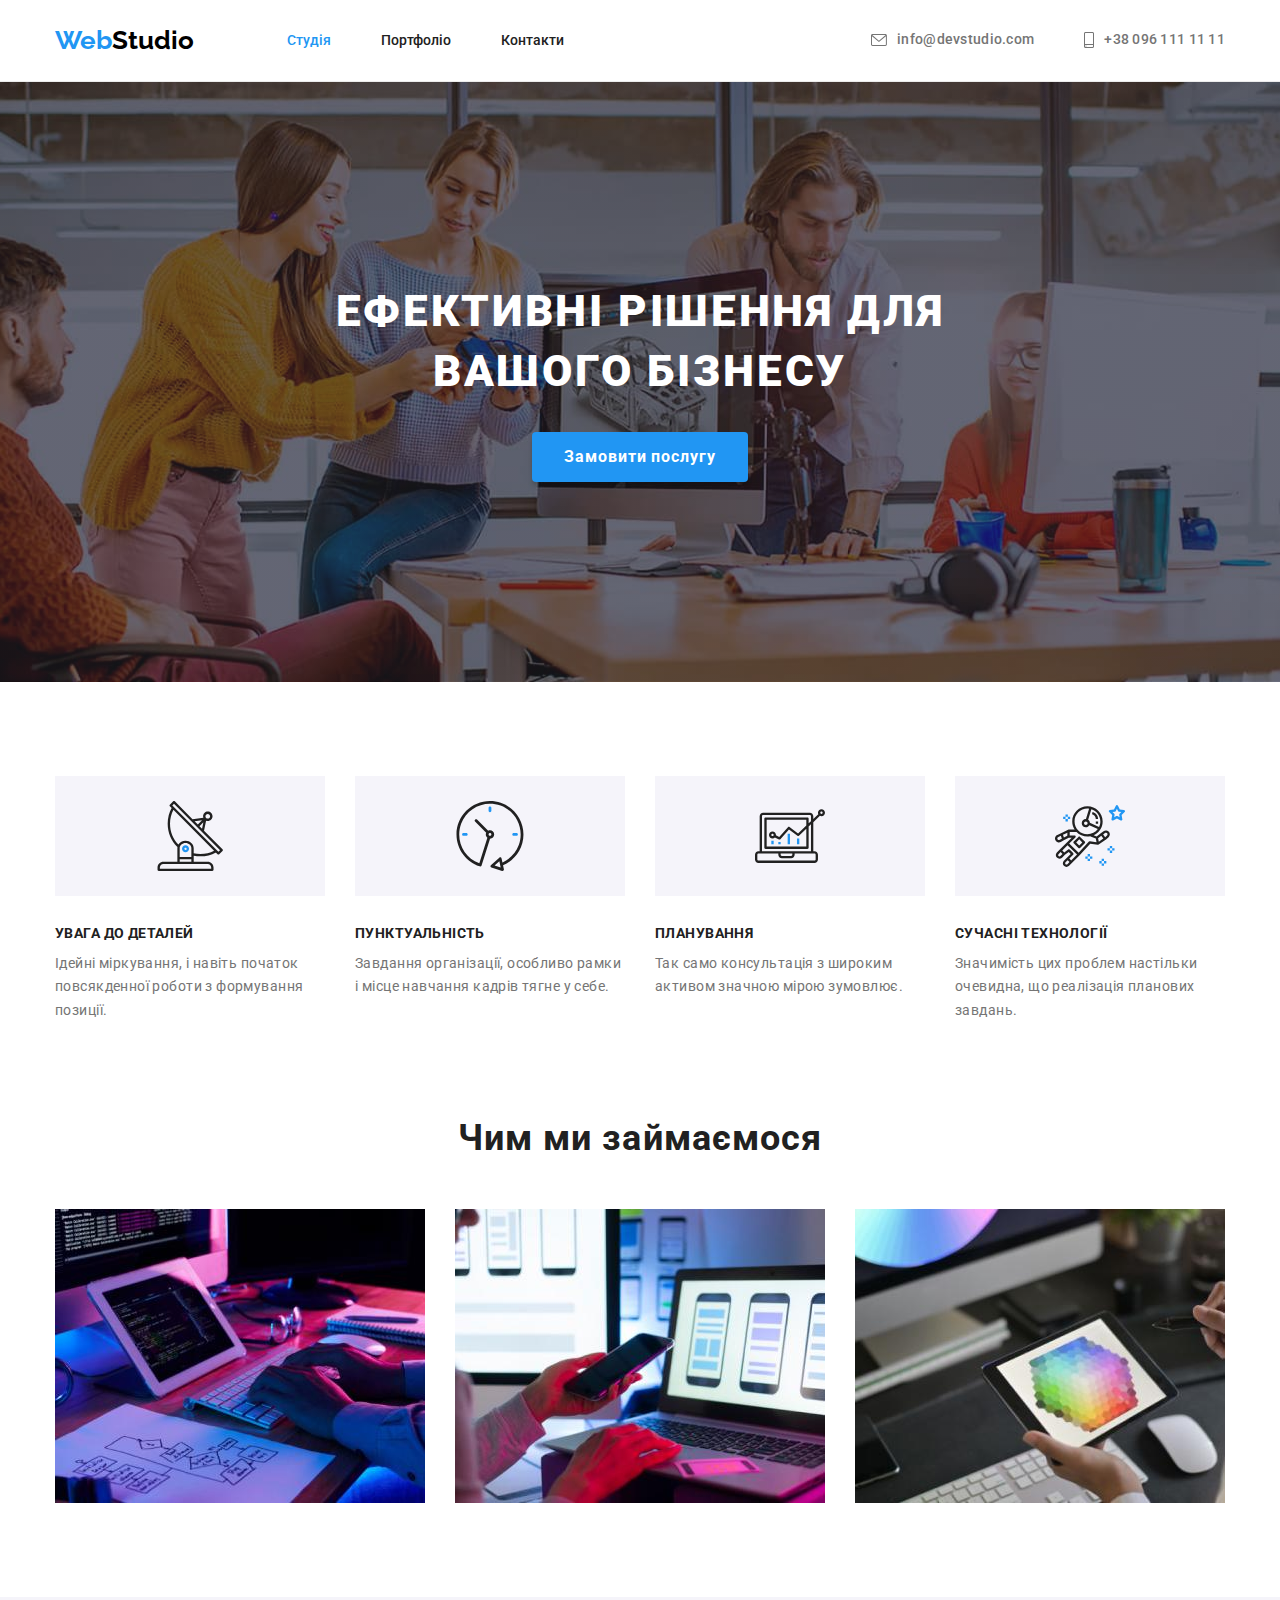
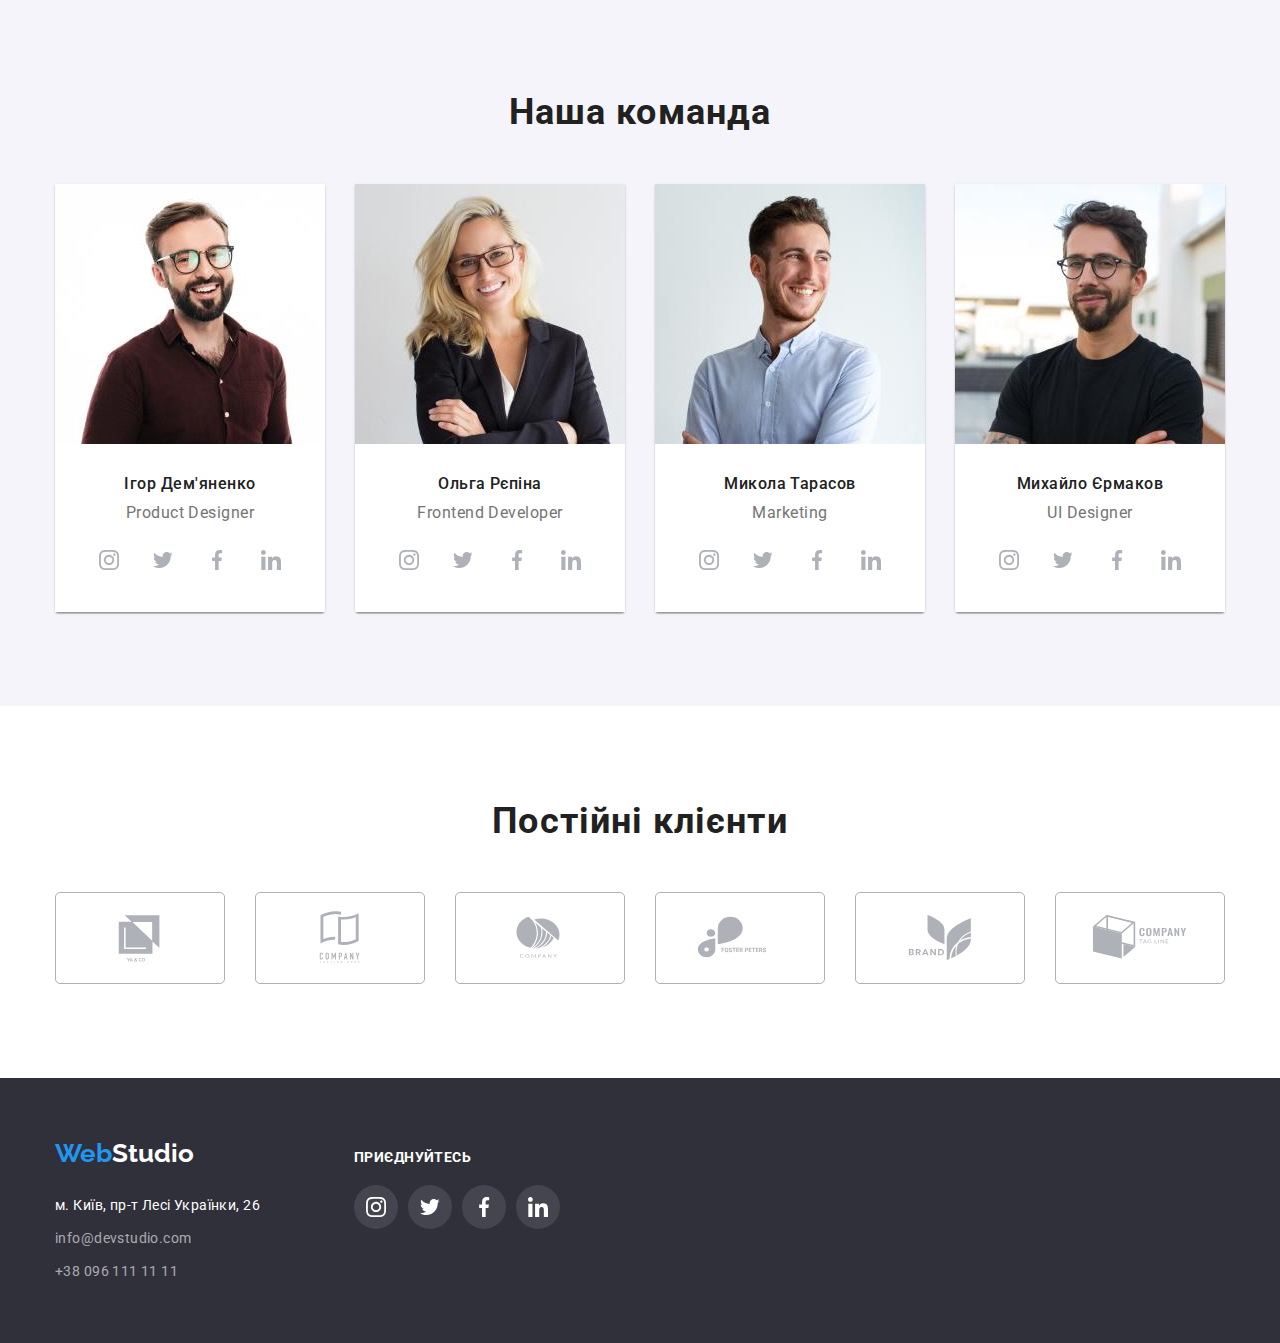
==== commit 46d10cc7: "Fixed issues v1" ====
--- a/index.html
+++ b/index.html
@@ -66,10 +66,10 @@
         </div>
       </section>
       <section class="section">
-        <div class="container">
-          <h2 class="section-title" hidden>Особливості</h2>
+        <div class="container specialty-wrap">
+          <h2 class="section-title hide">Особливості</h2>
           <ul class="specialty-list list">
-            <li class="item">
+            <li class="specialty-item item">
               <div class="icon-wrapper">
                 <svg class="specialty-icon icon" width="70" height="70">
                   <use href="./images/icons.svg#icon-antenna"></use>
@@ -152,7 +152,7 @@
         <div class="container">
           <h2 class="section-title">Наша команда</h2>
           <ul class="team-list list">
-            <li class="item">
+            <li class="team-item item">
               <img src="./images/igor.jpg" alt="Ігор Дем'яненко" />
               <div class="team-card">
                 <h3 class="team-post poststyle">Ігор Дем'яненко</h3>
@@ -160,28 +160,28 @@
                 <ul class="team-card-soc-list list">
                   <li class="team-link-item item">
                     <a href="#" class="link soc-link">
-                      <svg class="soc-icon icon" width="44" height="44">
+                      <svg class="soc-icon icon" width="20" height="20">
                         <use href="./images/icons.svg#icon-instagram"></use>
                       </svg>
                     </a>
                   </li>
                   <li class="team-link-item item">
                     <a href="#" class="link soc-link">
-                      <svg class="soc-icon icon" width="44" height="44">
+                      <svg class="soc-icon icon" width="20" height="20">
                         <use href="./images/icons.svg#icon-twitter"></use>
                       </svg>
                     </a>
                   </li>
                   <li class="team-link-item item">
                     <a href="#" class="link soc-link">
-                      <svg class="soc-icon icon" width="44" height="44">
+                      <svg class="soc-icon icon" width="20" height="20">
                         <use href="./images/icons.svg#icon-facebook"></use>
                       </svg>
                     </a>
                   </li>
                   <li class="team-link-item item">
                     <a href="#" class="link soc-link">
-                      <svg class="soc-icon icon" width="44" height="44">
+                      <svg class="soc-icon icon" width="20" height="20">
                         <use href="./images/icons.svg#icon-linkedin"></use>
                       </svg>
                     </a>
@@ -189,7 +189,7 @@
                 </ul>
               </div>
             </li>
-            <li class="item">
+            <li class="team-item item">
               <img src="./images/olga.jpg" alt="Ольга Рєпіна" />
               <div class="team-card">
                 <h3 class="team-post poststyle">Ольга Рєпіна</h3>
@@ -197,28 +197,28 @@
                 <ul class="team-card-soc-list list">
                   <li class="team-link-item item">
                     <a href="#" class="link soc-link">
-                      <svg class="soc-icon icon" width="44" height="44">
+                      <svg class="soc-icon icon" width="20" height="20">
                         <use href="./images/icons.svg#icon-instagram"></use>
                       </svg>
                     </a>
                   </li>
                   <li class="team-link-item item">
                     <a href="#" class="link soc-link">
-                      <svg class="soc-icon icon" width="44" height="44">
+                      <svg class="soc-icon icon" width="20" height="20">
                         <use href="./images/icons.svg#icon-twitter"></use>
                       </svg>
                     </a>
                   </li>
                   <li class="team-link-item item">
                     <a href="#" class="link soc-link">
-                      <svg class="soc-icon icon" width="44" height="44">
+                      <svg class="soc-icon icon" width="20" height="20">
                         <use href="./images/icons.svg#icon-facebook"></use>
                       </svg>
                     </a>
                   </li>
                   <li class="team-link-item item">
                     <a href="#" class="link soc-link">
-                      <svg class="soc-icon icon" width="44" height="44">
+                      <svg class="soc-icon icon" width="20" height="20">
                         <use href="./images/icons.svg#icon-linkedin"></use>
                       </svg>
                     </a>
@@ -226,7 +226,7 @@
                 </ul>
               </div>
             </li>
-            <li class="item">
+            <li class="team-item item">
               <img src="./images/mykola.jpg" alt="Микола Тарасов" />
               <div class="team-card">
                 <h3 class="team-post poststyle">Микола Тарасов</h3>
@@ -234,28 +234,28 @@
                 <ul class="team-card-soc-list list">
                   <li class="team-link-item item">
                     <a href="#" class="link soc-link">
-                      <svg class="soc-icon icon" width="44" height="44">
+                      <svg class="soc-icon icon" width="20" height="20">
                         <use href="./images/icons.svg#icon-instagram"></use>
                       </svg>
                     </a>
                   </li>
                   <li class="team-link-item item">
                     <a href="#" class="link soc-link">
-                      <svg class="soc-icon icon" width="44" height="44">
+                      <svg class="soc-icon icon" width="20" height="20">
                         <use href="./images/icons.svg#icon-twitter"></use>
                       </svg>
                     </a>
                   </li>
                   <li class="team-link-item item">
                     <a href="#" class="link soc-link">
-                      <svg class="soc-icon icon" width="44" height="44">
+                      <svg class="soc-icon icon" width="20" height="20">
                         <use href="./images/icons.svg#icon-facebook"></use>
                       </svg>
                     </a>
                   </li>
                   <li class="team-link-item item">
                     <a href="#" class="link soc-link">
-                      <svg class="soc-icon icon" width="44" height="44">
+                      <svg class="soc-icon icon" width="20" height="20">
                         <use href="./images/icons.svg#icon-linkedin"></use>
                       </svg>
                     </a>
@@ -263,7 +263,7 @@
                 </ul>
               </div>
             </li>
-            <li class="item">
+            <li class="team-item item">
               <img src="./images/mykhailo.jpg" alt="Михайло Єрмаков" />
               <div class="team-card">
                 <h3 class="team-post poststyle">Михайло Єрмаков</h3>
@@ -271,28 +271,28 @@
                 <ul class="team-card-soc-list list">
                   <li class="team-link-item item">
                     <a href="#" class="link soc-link">
-                      <svg class="soc-icon icon" width="44" height="44">
+                      <svg class="soc-icon icon" width="20" height="20">
                         <use href="./images/icons.svg#icon-instagram"></use>
                       </svg>
                     </a>
                   </li>
                   <li class="team-link-item item">
                     <a href="#" class="link soc-link">
-                      <svg class="soc-icon icon" width="44" height="44">
+                      <svg class="soc-icon icon" width="20" height="20">
                         <use href="./images/icons.svg#icon-twitter"></use>
                       </svg>
                     </a>
                   </li>
                   <li class="team-link-item item">
                     <a href="#" class="link soc-link">
-                      <svg class="soc-icon icon" width="44" height="44">
+                      <svg class="soc-icon icon" width="20" height="20">
                         <use href="./images/icons.svg#icon-facebook"></use>
                       </svg>
                     </a>
                   </li>
                   <li class="team-link-item item">
                     <a href="#" class="link soc-link">
-                      <svg class="soc-icon icon" width="44" height="44">
+                      <svg class="soc-icon icon" width="20" height="20">
                         <use href="./images/icons.svg#icon-linkedin"></use>
                       </svg>
                     </a>
@@ -385,30 +385,30 @@
         <div class="footer-soc-wrapper">
           <h2 class="footer-connect title">приєднуйтесь</h2>
           <ul class="footer-soc-list list">
+            <li class="footer-soc-item item">
+              <a href="#" class="link footer-soc-link">
+                <svg class="footer-soc-icon icon" width="20" height="20">
+                  <use href="./images/icons.svg#icon-instagram"></use>
+                </svg>
+              </a>
+            </li>
             <li class="team-link-item item">
               <a href="#" class="link footer-soc-link">
-                <svg class="footer-soc-icon icon" width="44" height="44">
-                  <use href="./images/icons.svg#icon-instagram"></use>
+                <svg class="footer-soc-icon icon" width="20" height="20">
+                  <use href="./images/icons.svg#icon-twitter"></use>
                 </svg>
               </a>
             </li>
             <li class="team-link-item item">
               <a href="#" class="link footer-soc-link">
-                <svg class="footer-soc-icon icon" width="44" height="44">
-                  <use href="./images/icons.svg#icon-twitter"></use>
+                <svg class="footer-soc-icon icon" width="20" height="20">
+                  <use href="./images/icons.svg#icon-facebook"></use>
                 </svg>
               </a>
             </li>
             <li class="team-link-item item">
               <a href="#" class="link footer-soc-link">
-                <svg class="footer-soc-icon icon" width="44" height="44">
-                  <use href="./images/icons.svg#icon-facebook"></use>
-                </svg>
-              </a>
-            </li>
-            <li class="team-link-item item">
-              <a href="#" class="link footer-soc-link">
-                <svg class="footer-soc-icon icon" width="44" height="44">
+                <svg class="footer-soc-icon icon" width="20" height="20">
                   <use href="./images/icons.svg#icon-linkedin"></use>
                 </svg>
               </a>
--- a/css/styles.css
+++ b/css/styles.css
@@ -43,6 +43,20 @@
   max-width: 100%;
 }
 
+.hide {
+  border: 0;
+  clip: rect(1px, 1px, 1px, 1px);
+  -webkit-clip-path: inset(50%);
+  clip-path: inset(50%);
+  height: 1px;
+  margin: -1px;
+  overflow: hidden;
+  padding: 0;
+  position: absolute;
+  width: 1px;
+  word-wrap: normal !important;
+}
+
 .section {
   padding-top: 94px;
   padding-bottom: 94px;
@@ -140,27 +154,23 @@
 }
 
 .contacts .item {
-  display: flex;
+  display: block;
+}
+
+.contacts .item:hover,
+.contacts .item:focus {
+  fill: var(--main-color);
+  color: var(--main-color);
 }
 
 .icon-envelope {
   margin-right: 10px;
-  fill: #757575;
+  fill: currentColor;
 }
 
 .icon-smartphone {
   margin-right: 10px;
-  fill: #757575;
-}
-
-.icon-smartphone:hover,
-.icon-smartphone:focus {
-  fill: var(--main-color);
-}
-
-.icon-envelope:hover,
-.icon-envelope:focus {
-  fill: var(--main-color);
+  fill: currentColor;
 }
 
 .header-cont {
@@ -170,7 +180,6 @@
 
 .header-cont:hover,
 .header-cont:focus {
-  fill: currentColor;
   color: var(--main-color);
 }
 
@@ -283,6 +292,10 @@
 }
 
 /* Секція особливості */
+.specialty-wrap {
+  justify-content: baseline;
+}
+
 .specialty-post {
   font-size: 14px;
   line-height: 1.14;
@@ -300,20 +313,24 @@
 .specialty-list {
   display: flex;
   gap: 30px;
-  align-items: center;
-}
-
+  align-items: baseline;
+}
+.specialty-item {
+  display: block;
+}
 .icon-wrapper {
   display: flex;
-  flex-direction: column;
-  align-items: center;
+  width: 270px;
+  height: 120px;
+  margin-bottom: 30px;
+  background-color: #F5F4FA;
+  flex-direction: column;
+  align-items: center;
+  justify-content: center;
 }
 
 .specialty-icon {
-  margin-top: 50px;
-  margin-bottom: 50px;
   background-repeat: no-repeat;
-  display: flex;
 }
 
 /* Секція послуги */
@@ -371,6 +388,14 @@
   display: flex;
 }
 
+.team-link-item {
+  width: 44px;
+  height: 44px;
+  display: flex;
+  align-items: center;
+  justify-content: center;
+}
+
 .team-card {
   background-color: #ffffff;
   padding-top: 30px;
@@ -387,10 +412,7 @@
 .team-card-soc-list {
   display: flex;
   gap: 10px;
-  padding: 0;
-  margin: 0;
-  justify-content: center;
-  align-items: center;
+  justify-content: center;
 }
 
 .team-card-soc {
@@ -399,18 +421,18 @@
 }
 
 .soc-icon {
-  display: block;
-  padding: 12px;
+  display: flex;
   fill: var(--svg-main-color);
 }
 
 .soc-link {
-  display: block;
-  width: 44px;
-  height: 44px;
-  /* padding: 12px; */
+  display: flex;
+  width: 100%;
+  height: 100%;
   border-radius: 50%;
   background-color: #ffffff;
+  justify-content: center;
+  align-items: center;
 }
 
 .soc-link:hover,
@@ -419,8 +441,8 @@
   background-color: var(--main-color);
 }
 
-.soc-icon:hover,
-.soc-icon:focus {
+.soc-link:hover .soc-icon,
+.soc-link:focus .soc-icon {
   fill: #ffffff;
 }
 
@@ -445,34 +467,38 @@
   border-radius: 5px;
 }
 
-.clients-list-item:hover,
-.clients-list-item:focus {
+.client-link {
+  width: 100%;
+  height: 100%;
+  display: flex;
+  align-items: center;
+  justify-content: center;
+}
+
+.client-link:hover,
+.client-link:focus {
   border: 1px solid var(--main-color);
 }
 
-.client-link {
-  display: block;
-  text-align: center;
+.client-link:hover .client-icon,
+.client-link:focus .client-icon {
+  fill: var(--main-color);
 }
 
 .client-icon {
   display: block;
-  width: 170px;
-  height: 92px;
-  padding: 16px 32px;
   fill: var(--svg-main-color);
 }
 
-.client-icon:hover,
-.client-icon:focus {
-  fill: var(--main-color);
-}
+
+
 
 /* Футер сторінки */
 .footer-content {
   display: flex;
   flex-direction: row;
   gap: 94px;
+  align-items: baseline;
 }
 
 .adress-wrapper > .logo {
@@ -502,7 +528,6 @@
   display: flex;
   text-align: start;
   flex-direction: column;
-  margin-top: 12px;
 }
 
 .footer-connect {
@@ -523,19 +548,22 @@
   align-items: center;
 }
 
-.footer-soc-link {
-  display: block;
+.footer-soc-item {
   width: 44px;
   height: 44px;
-  /* padding: 12px; */
+  display: flex;
+  align-items: center;
+  justify-content: center;
+}
+
+.footer-soc-link {
+  display: flex;
+  width: 100%;
+  height: 100%;
   border-radius: 50%;
   background-color: rgba(255, 255, 255, 0.1);
-}
-
-.footer-soc-icon {
-  display: block;
-  padding: 12px;
-  fill: #ffffff;
+  align-items: center;
+  justify-content: center;
 }
 
 .footer-soc-link:hover,
@@ -543,10 +571,12 @@
   background-color: var(--main-color);
 }
 
-.footer-soc-icon:hover,
-.footer-soc-icon:focus {
+.footer-soc-icon {
+  display: block;
   fill: #ffffff;
 }
+
+
 
 /* Сторінка портфоліо 
     Фільтри */
@@ -596,18 +626,17 @@
 .portfolio {
   display: flex;
   flex-wrap: wrap;
-  margin-top: calc(-1 * var(--item-grid-gap));
-  margin-left: calc(-1 * var(--item-grid-gap));
-}
-
-.portfolio > .item {
-  flex-basis: calc(100% / 3 - var(--item-grid-gap));
-  margin-top: var(--item-grid-gap);
-  margin-left: var(--item-grid-gap);
-}
-
-.portfolio-card-item:hover,
-.portfolio-card-item:focus {
+  gap: 30px;
+  /* margin-top: calc(-1 * var(--item-grid-gap));
+  margin-left: calc(-1 * var(--item-grid-gap)); */
+}
+
+.portfolio-link {
+  display: block;
+}
+
+.portfolio-link:hover,
+.portfolio-link:focus {
   box-shadow: 0px 1px 1px rgba(0, 0, 0, 0.12), 0px 4px 4px rgba(0, 0, 0, 0.06),
     1px 4px 6px rgba(0, 0, 0, 0.16);
 }
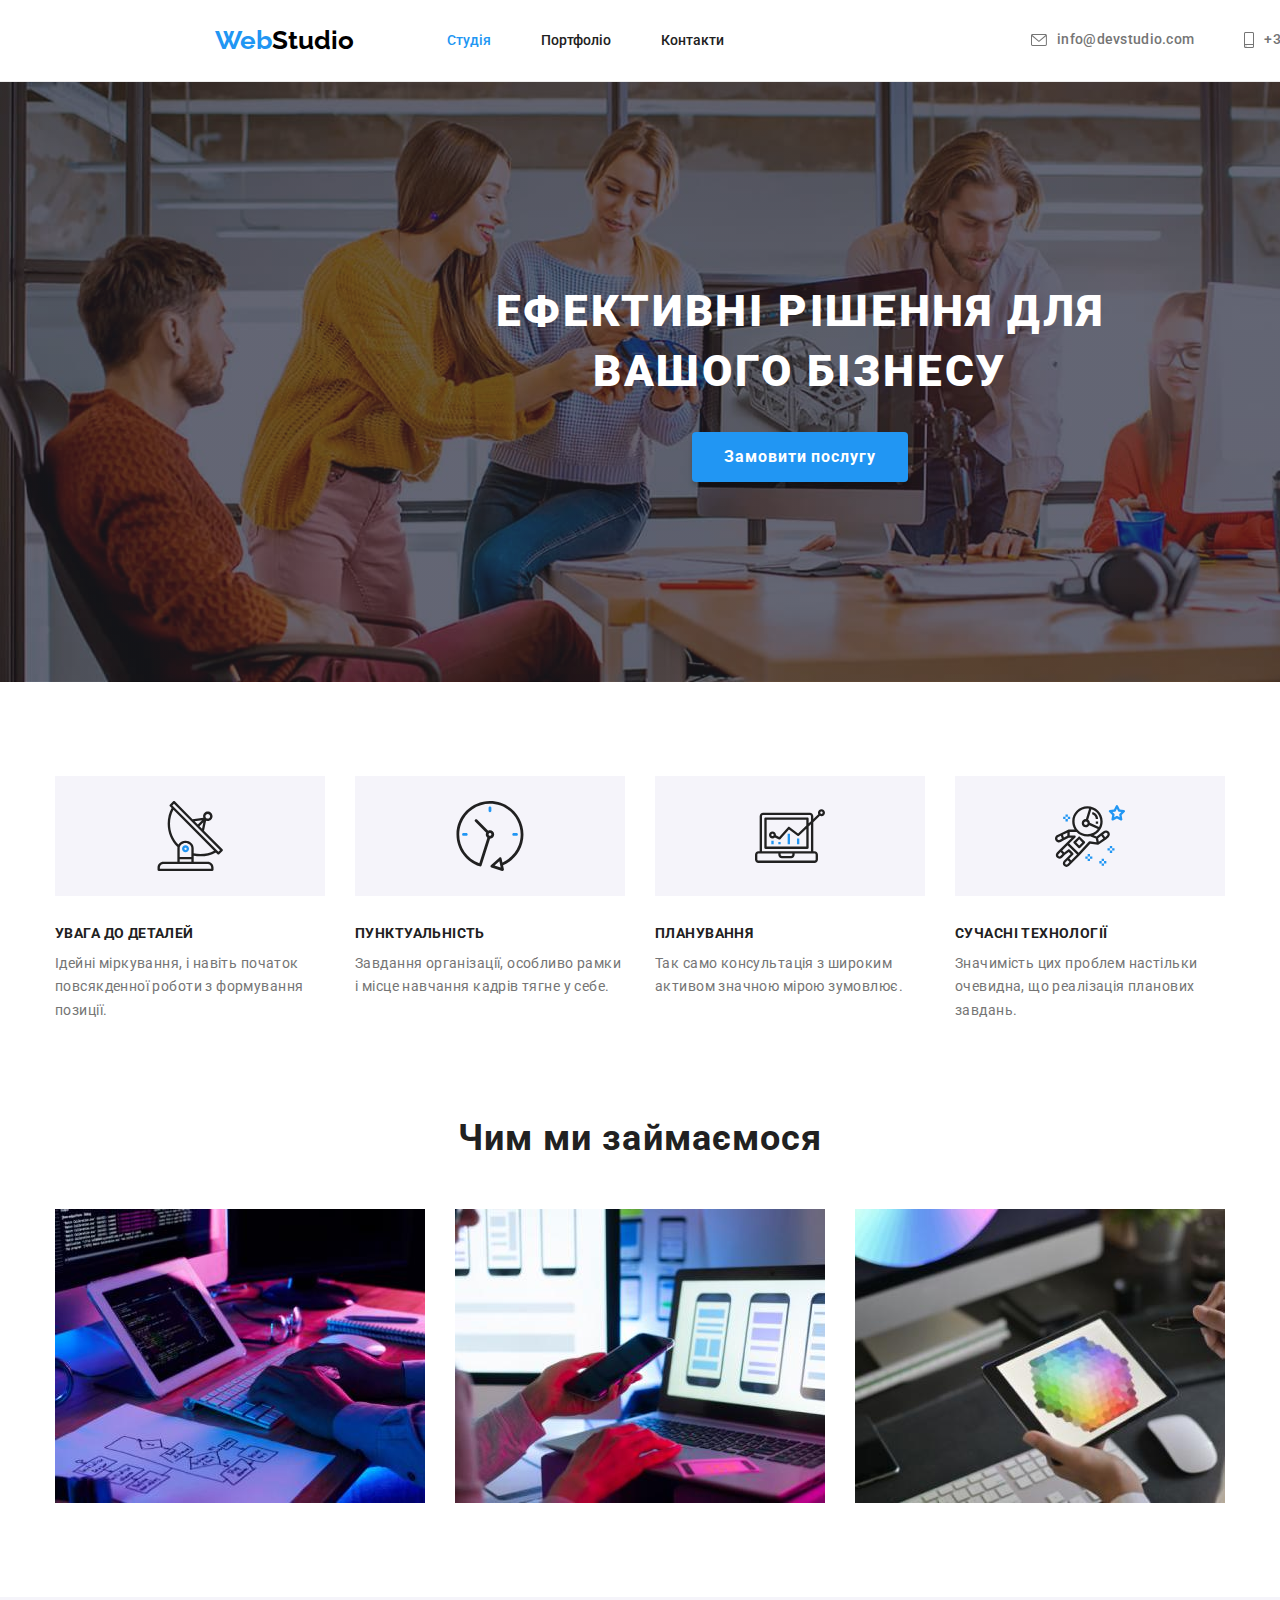
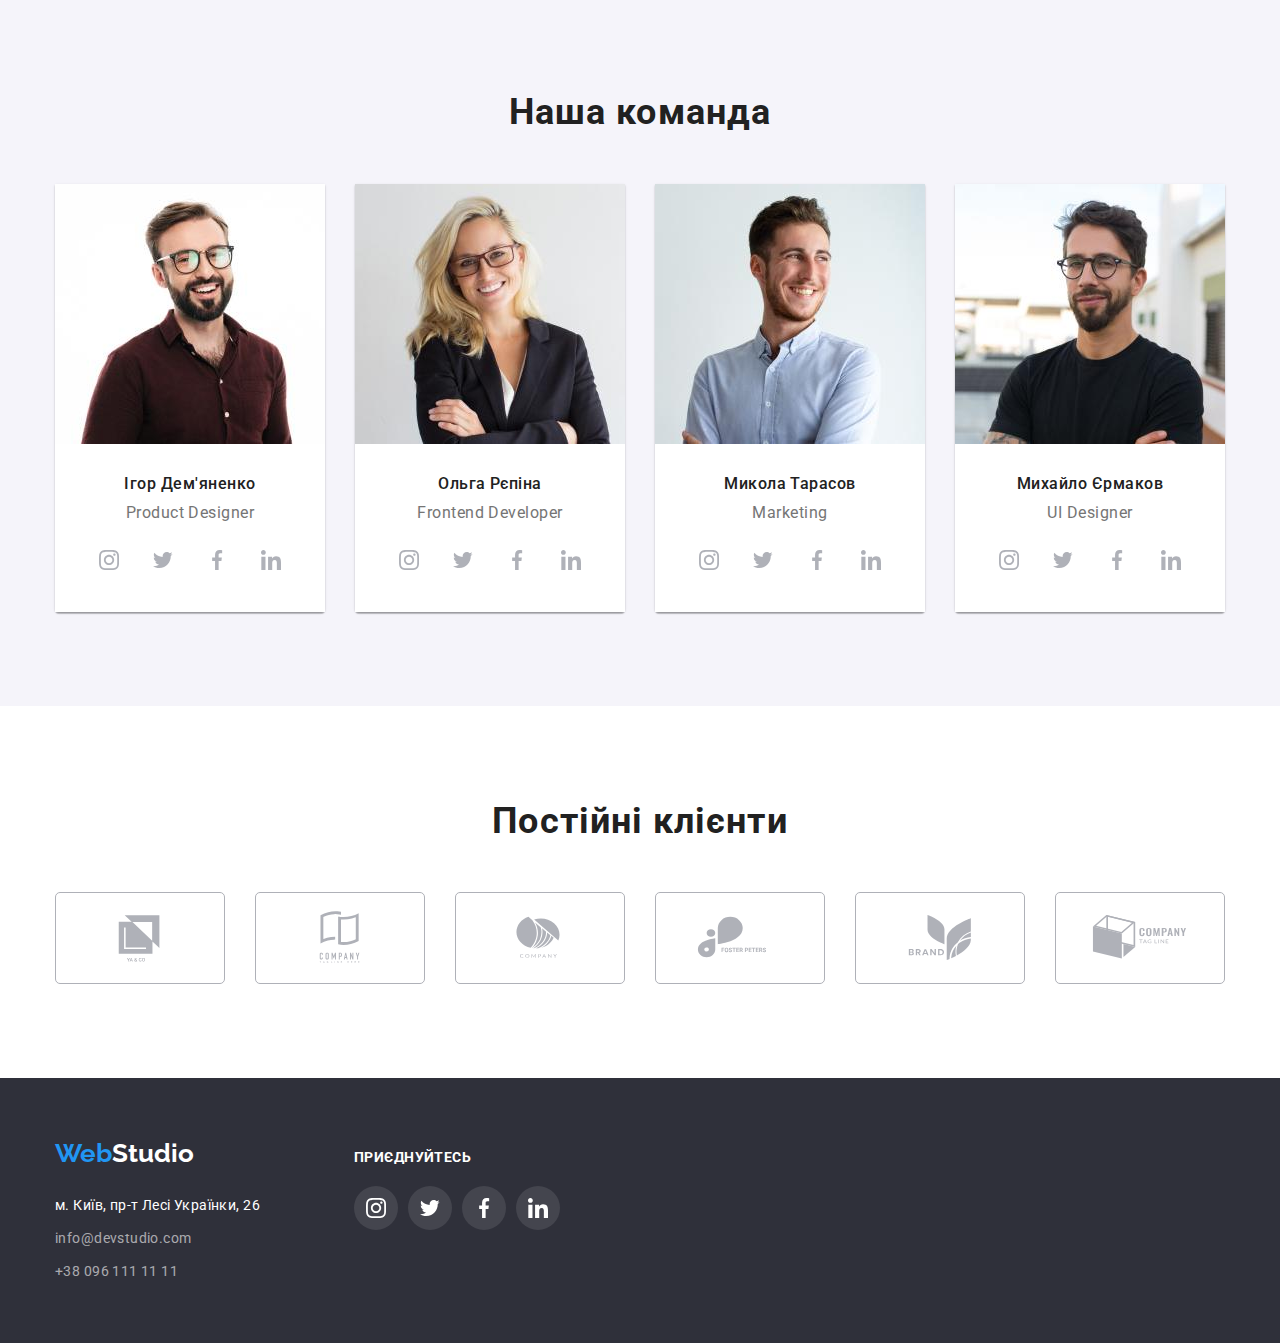
==== commit b1d36329: "Issues fixed v2" ====
--- a/index.html
+++ b/index.html
@@ -383,7 +383,7 @@
           </address>
         </div>
         <div class="footer-soc-wrapper">
-          <h2 class="footer-connect title">приєднуйтесь</h2>
+          <strong class="footer-connect title">приєднуйтесь</strong>
           <ul class="footer-soc-list list">
             <li class="footer-soc-item item">
               <a href="#" class="link footer-soc-link">
--- a/css/styles.css
+++ b/css/styles.css
@@ -100,6 +100,9 @@
 /* Шапка сайту */
 .header {
   border-bottom: 1px solid #ececec;
+  width: 1600px;
+  margin-left: auto;
+  margin-right: auto;
 }
 
 /* Логотип */
@@ -236,6 +239,7 @@
 
 /* Секція "Hero" */
 .hero {
+  width: 1600px;
   background-color: #c4c4c4;
   background-image: linear-gradient(
       to right,
@@ -247,6 +251,8 @@
   background-position: center;
   background-repeat: no-repeat;
   text-align: center;
+  margin-left: auto;
+  margin-right: auto;
   padding-top: 200px;
   padding-bottom: 200px;
   display: block;
@@ -323,7 +329,7 @@
   width: 270px;
   height: 120px;
   margin-bottom: 30px;
-  background-color: #F5F4FA;
+  background-color: #f5f4fa;
   flex-direction: column;
   align-items: center;
   justify-content: center;
@@ -490,9 +496,6 @@
   fill: var(--svg-main-color);
 }
 
-
-
-
 /* Футер сторінки */
 .footer-content {
   display: flex;
@@ -531,8 +534,11 @@
 }
 
 .footer-connect {
+  font-family: "Roboto";
+  font-style: normal;
+  font-weight: 700;
   font-size: 14px;
-  line-height: 16px;
+  line-height: 1.14;
   letter-spacing: 0.03em;
   text-transform: uppercase;
   color: #ffffff;
@@ -575,8 +581,6 @@
   display: block;
   fill: #ffffff;
 }
-
-
 
 /* Сторінка портфоліо 
     Фільтри */
